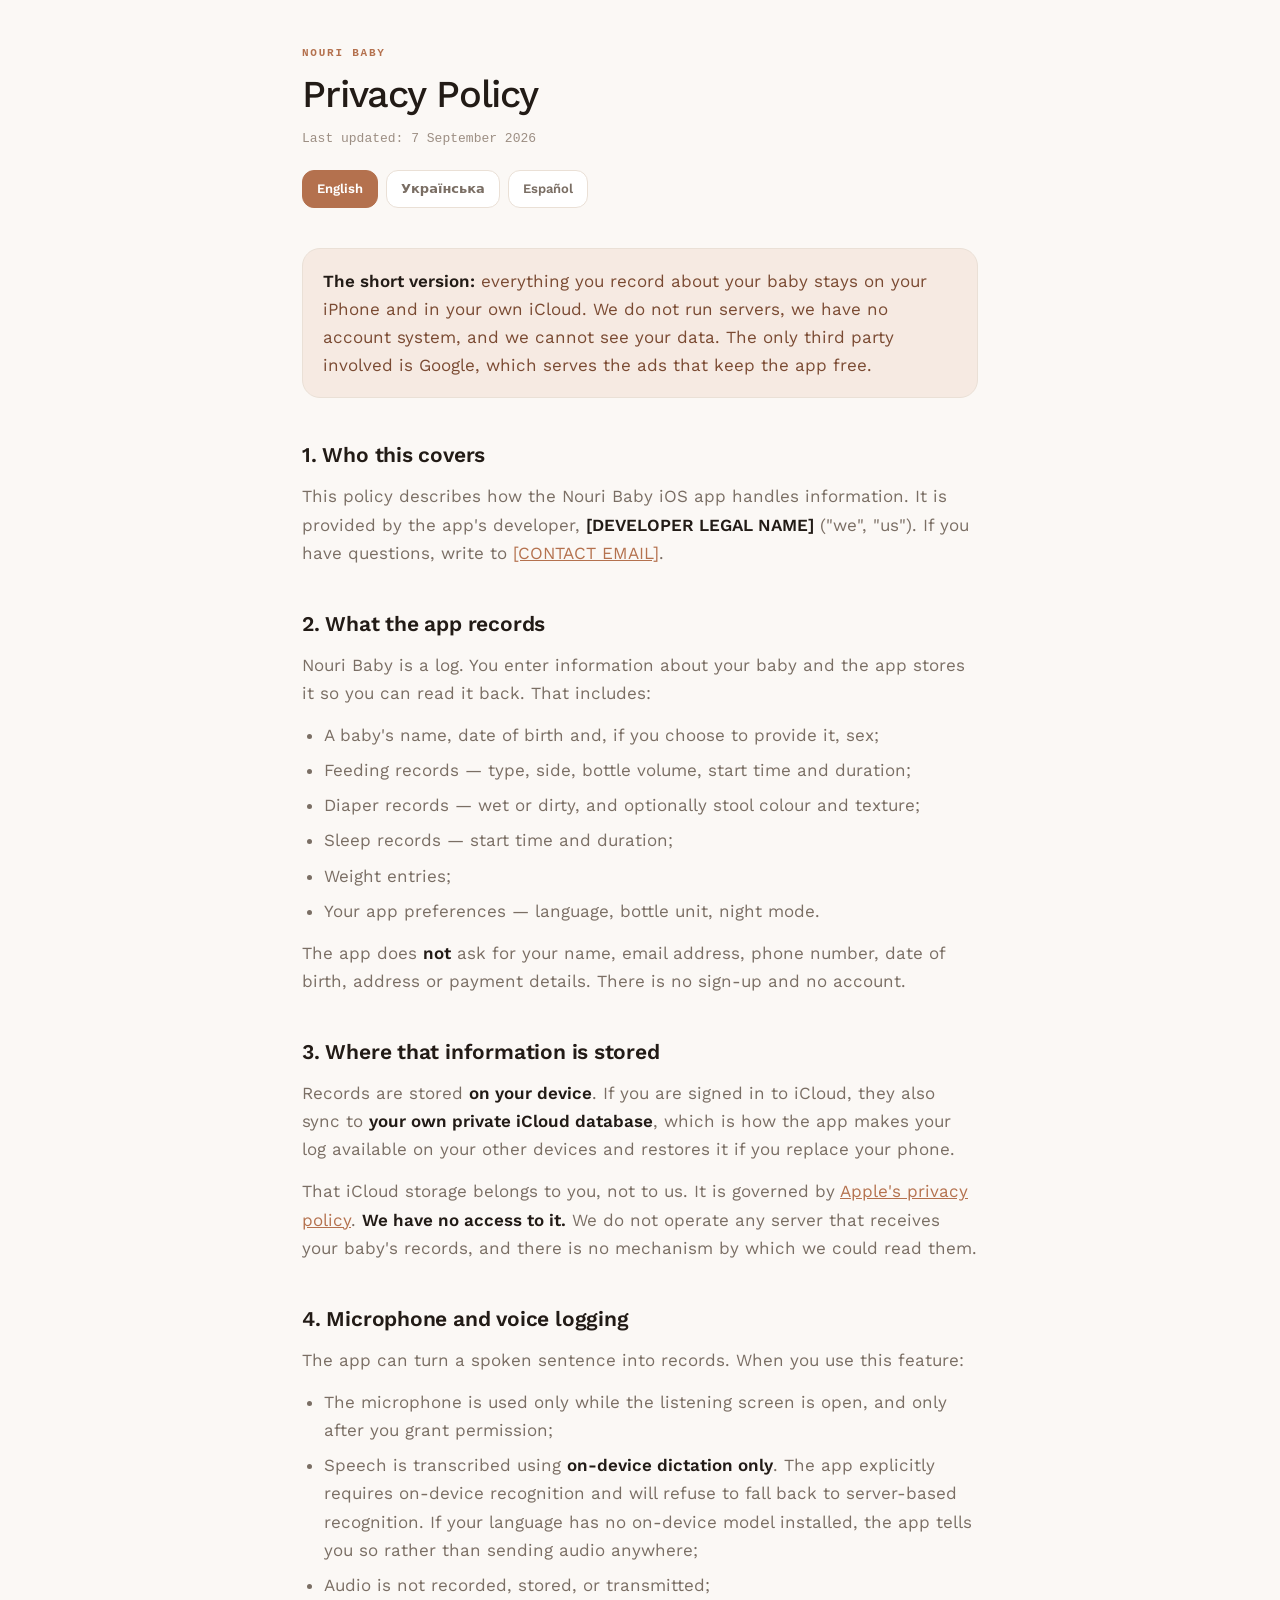
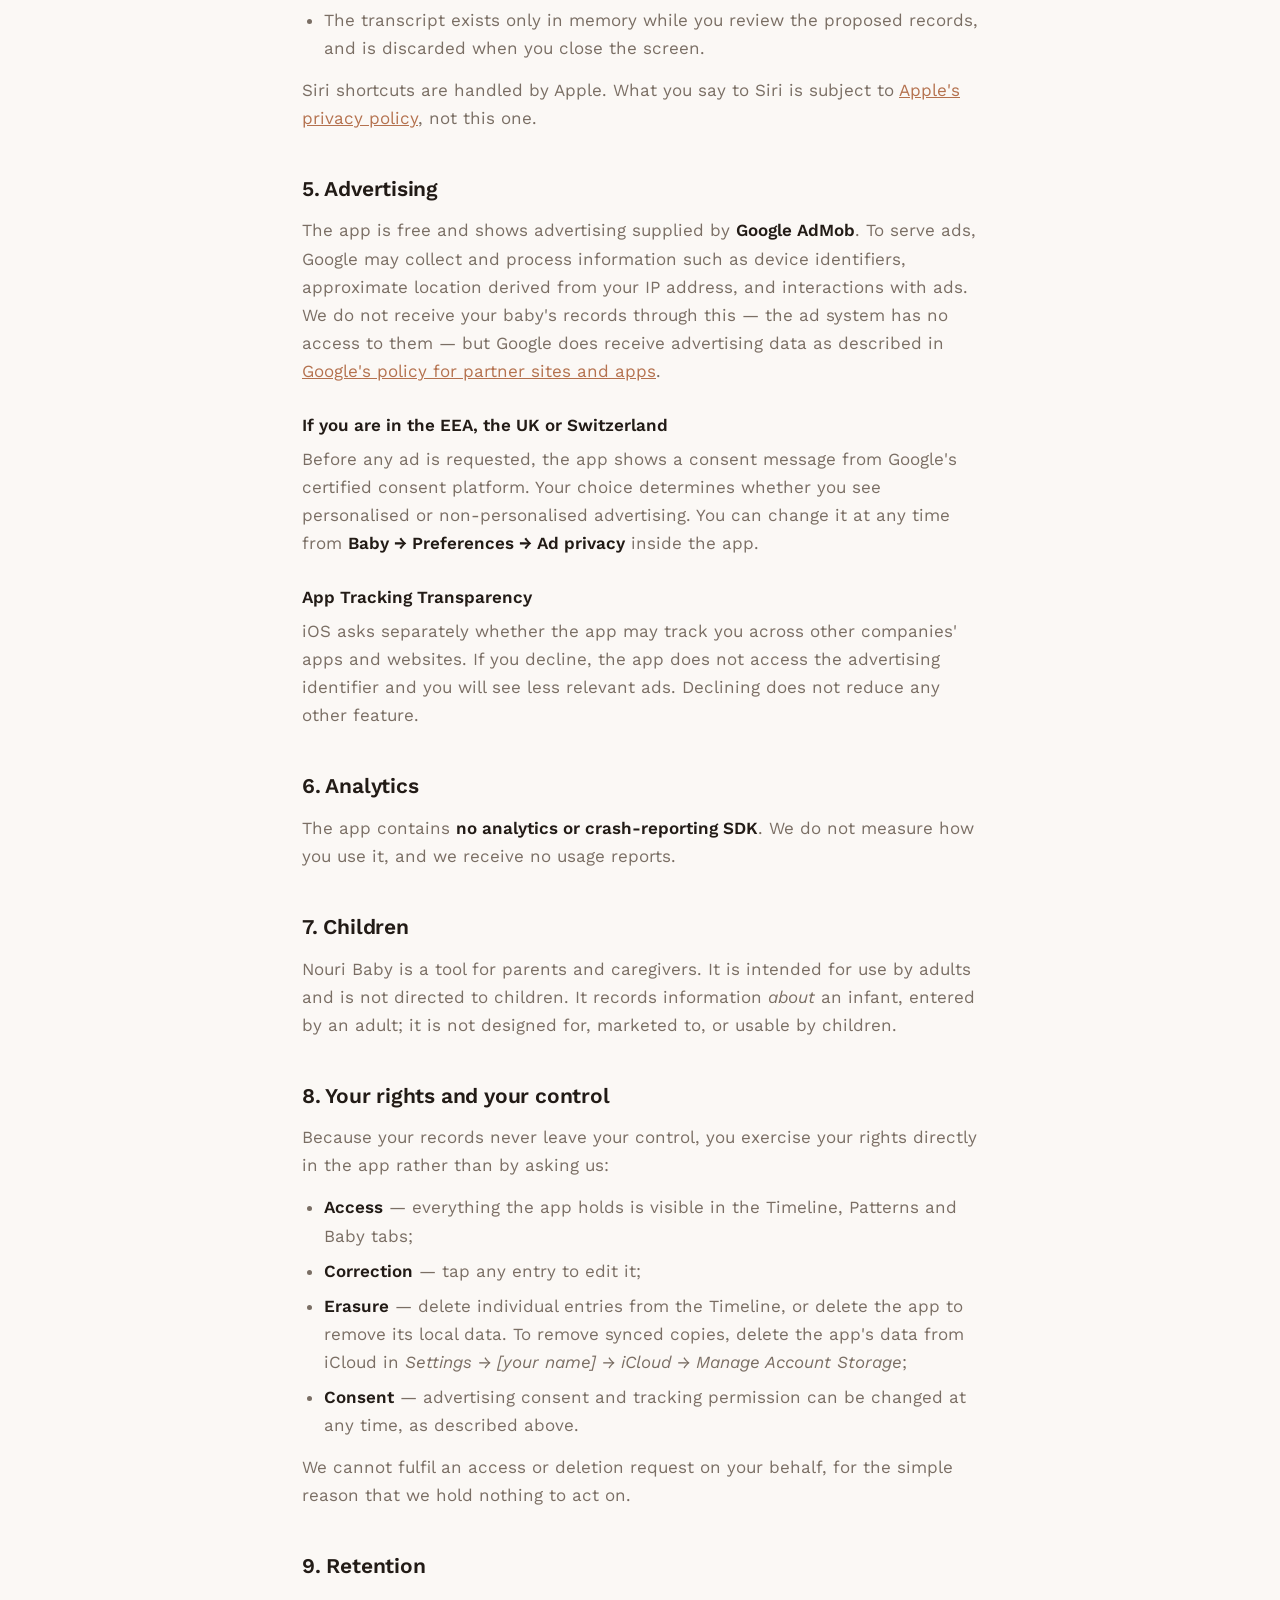
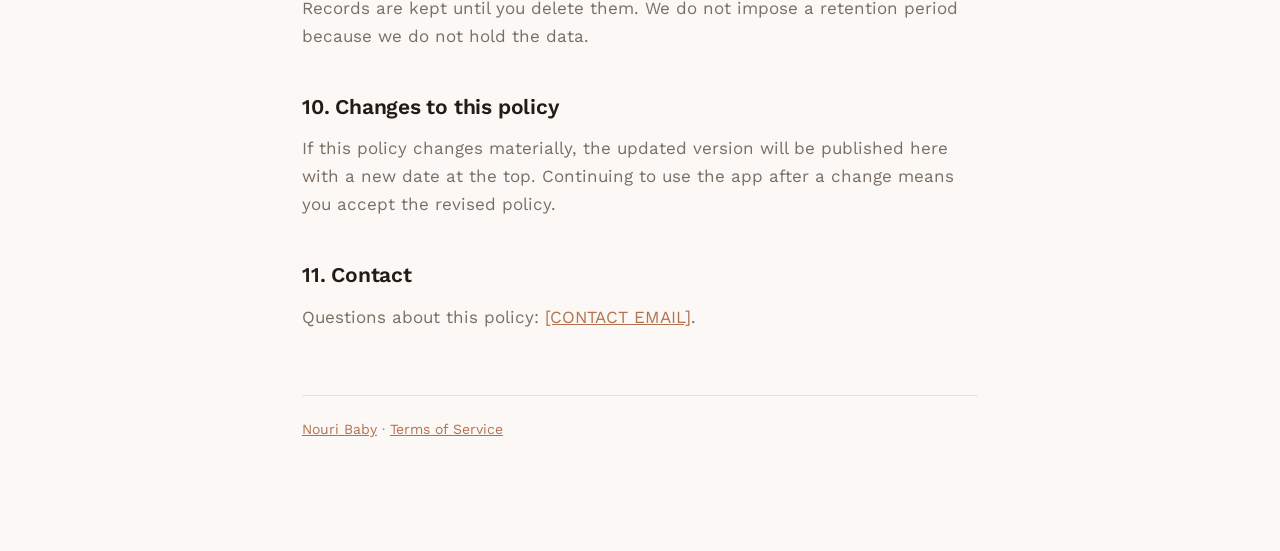
==== en/privacy.html @ 563bf5c7 "Add trilingual Privacy Policy and Terms of Service site Static site for GitHub Pages carrying the le" ====
<!doctype html>
<html lang="en">
<head>
<meta charset="utf-8">
<meta name="viewport" content="width=device-width, initial-scale=1">
<title>Privacy Policy — Nouri Baby</title>
<link rel="alternate" hreflang="en" href="../en/privacy.html">
<link rel="alternate" hreflang="uk" href="../uk/privacy.html">
<link rel="alternate" hreflang="es" href="../es/privacy.html">
<link rel="preconnect" href="https://fonts.googleapis.com">
<link rel="preconnect" href="https://fonts.gstatic.com" crossorigin>
<link href="https://fonts.googleapis.com/css2?family=Work+Sans:wght@400;500;600&display=swap" rel="stylesheet">
<link rel="stylesheet" href="../style.css">
</head>
<body>
<div class="wrap">
<header>
  <div class="eyebrow">Nouri Baby</div>
  <h1>Privacy Policy</h1>
  <p class="updated">Last updated: 7 September 2026</p>
  <nav class="langs">
    <a href="../en/privacy.html" aria-current="true">English</a>
    <a href="../uk/privacy.html">Українська</a>
    <a href="../es/privacy.html">Español</a>
  </nav>
</header>

<div class="note">
  <p><strong>The short version:</strong> everything you record about your baby stays on your iPhone and in your own iCloud. We do not run servers, we have no account system, and we cannot see your data. The only third party involved is Google, which serves the ads that keep the app free.</p>
</div>

<h2>1. Who this covers</h2>
<p>This policy describes how the Nouri Baby iOS app handles information. It is provided by the app's developer, <strong>[DEVELOPER LEGAL NAME]</strong> ("we", "us"). If you have questions, write to <a href="mailto:[CONTACT EMAIL]">[CONTACT EMAIL]</a>.</p>

<h2>2. What the app records</h2>
<p>Nouri Baby is a log. You enter information about your baby and the app stores it so you can read it back. That includes:</p>
<ul>
  <li>A baby's name, date of birth and, if you choose to provide it, sex;</li>
  <li>Feeding records — type, side, bottle volume, start time and duration;</li>
  <li>Diaper records — wet or dirty, and optionally stool colour and texture;</li>
  <li>Sleep records — start time and duration;</li>
  <li>Weight entries;</li>
  <li>Your app preferences — language, bottle unit, night mode.</li>
</ul>
<p>The app does <strong>not</strong> ask for your name, email address, phone number, date of birth, address or payment details. There is no sign-up and no account.</p>

<h2>3. Where that information is stored</h2>
<p>Records are stored <strong>on your device</strong>. If you are signed in to iCloud, they also sync to <strong>your own private iCloud database</strong>, which is how the app makes your log available on your other devices and restores it if you replace your phone.</p>
<p>That iCloud storage belongs to you, not to us. It is governed by <a href="https://www.apple.com/legal/privacy/">Apple's privacy policy</a>. <strong>We have no access to it.</strong> We do not operate any server that receives your baby's records, and there is no mechanism by which we could read them.</p>

<h2>4. Microphone and voice logging</h2>
<p>The app can turn a spoken sentence into records. When you use this feature:</p>
<ul>
  <li>The microphone is used only while the listening screen is open, and only after you grant permission;</li>
  <li>Speech is transcribed using <strong>on-device dictation only</strong>. The app explicitly requires on-device recognition and will refuse to fall back to server-based recognition. If your language has no on-device model installed, the app tells you so rather than sending audio anywhere;</li>
  <li>Audio is not recorded, stored, or transmitted;</li>
  <li>The transcript exists only in memory while you review the proposed records, and is discarded when you close the screen.</li>
</ul>
<p>Siri shortcuts are handled by Apple. What you say to Siri is subject to <a href="https://www.apple.com/legal/privacy/">Apple's privacy policy</a>, not this one.</p>

<h2>5. Advertising</h2>
<p>The app is free and shows advertising supplied by <strong>Google AdMob</strong>. To serve ads, Google may collect and process information such as device identifiers, approximate location derived from your IP address, and interactions with ads. We do not receive your baby's records through this — the ad system has no access to them — but Google does receive advertising data as described in <a href="https://policies.google.com/technologies/partner-sites">Google's policy for partner sites and apps</a>.</p>

<h3>If you are in the EEA, the UK or Switzerland</h3>
<p>Before any ad is requested, the app shows a consent message from Google's certified consent platform. Your choice determines whether you see personalised or non-personalised advertising. You can change it at any time from <strong>Baby → Preferences → Ad privacy</strong> inside the app.</p>

<h3>App Tracking Transparency</h3>
<p>iOS asks separately whether the app may track you across other companies' apps and websites. If you decline, the app does not access the advertising identifier and you will see less relevant ads. Declining does not reduce any other feature.</p>

<h2>6. Analytics</h2>
<p>The app contains <strong>no analytics or crash-reporting SDK</strong>. We do not measure how you use it, and we receive no usage reports.</p>

<h2>7. Children</h2>
<p>Nouri Baby is a tool for parents and caregivers. It is intended for use by adults and is not directed to children. It records information <em>about</em> an infant, entered by an adult; it is not designed for, marketed to, or usable by children.</p>

<h2>8. Your rights and your control</h2>
<p>Because your records never leave your control, you exercise your rights directly in the app rather than by asking us:</p>
<ul>
  <li><strong>Access</strong> — everything the app holds is visible in the Timeline, Patterns and Baby tabs;</li>
  <li><strong>Correction</strong> — tap any entry to edit it;</li>
  <li><strong>Erasure</strong> — delete individual entries from the Timeline, or delete the app to remove its local data. To remove synced copies, delete the app's data from iCloud in <em>Settings → [your name] → iCloud → Manage Account Storage</em>;</li>
  <li><strong>Consent</strong> — advertising consent and tracking permission can be changed at any time, as described above.</li>
</ul>
<p>We cannot fulfil an access or deletion request on your behalf, for the simple reason that we hold nothing to act on.</p>

<h2>9. Retention</h2>
<p>Records are kept until you delete them. We do not impose a retention period because we do not hold the data.</p>

<h2>10. Changes to this policy</h2>
<p>If this policy changes materially, the updated version will be published here with a new date at the top. Continuing to use the app after a change means you accept the revised policy.</p>

<h2>11. Contact</h2>
<p>Questions about this policy: <a href="mailto:[CONTACT EMAIL]">[CONTACT EMAIL]</a>.</p>

<footer>
  <p><a href="../index.html">Nouri Baby</a> · <a href="terms.html">Terms of Service</a></p>
</footer>
</div>
</body>
</html>
---- style.css ----
/* Nouri Baby — site styles.
   Tokens lifted from the app's NouriTheme so the site and the product read
   as one thing. */
:root {
  --bg: #FBF8F5;
  --card: #FFFFFF;
  --ink: #221B16;
  --mute: #7A6E64;
  --dim: #9C8E83;
  --line: #EAE0D6;
  --soft: #F6EAE2;
  --soft-ink: #7A4A32;
  --clay: #B4714E;
}
@media (prefers-color-scheme: dark) {
  :root {
    --bg: #17120F; --card: #211A15; --ink: #F6F1EC; --mute: #A29385;
    --dim: #8C7A6C; --line: #302620; --soft: #2A1E17; --soft-ink: #E3B393;
  }
}
* { box-sizing: border-box; }
html { -webkit-text-size-adjust: 100%; }
body {
  margin: 0;
  background: var(--bg);
  color: var(--ink);
  font-family: "Work Sans", -apple-system, BlinkMacSystemFont, system-ui, sans-serif;
  font-size: 17px;
  line-height: 1.65;
}
.wrap { max-width: 720px; margin: 0 auto; padding: 48px 22px 96px; }
header { margin-bottom: 40px; }
.eyebrow {
  font: 600 11px/1 ui-monospace, Menlo, monospace;
  letter-spacing: .16em; text-transform: uppercase; color: var(--clay);
}
h1 { font-size: 38px; line-height: 1.15; letter-spacing: -.03em; font-weight: 500; margin: 14px 0 0; }
h2 { font-size: 21px; letter-spacing: -.01em; font-weight: 600; margin: 40px 0 10px; }
h3 { font-size: 17px; font-weight: 600; margin: 26px 0 6px; }
p, li { color: var(--mute); }
p { margin: 0 0 14px; }
ul { margin: 0 0 14px; padding-left: 22px; }
li { margin-bottom: 7px; }
strong { color: var(--ink); font-weight: 600; }
a { color: var(--clay); }
a:hover { color: #8A5238; }
.updated { font: 500 13px/1.5 ui-monospace, Menlo, monospace; color: var(--dim); margin-top: 12px; }
.langs { display: flex; gap: 8px; flex-wrap: wrap; margin-top: 22px; }
.langs a {
  text-decoration: none; font-size: 13px; font-weight: 600;
  padding: 7px 14px; border-radius: 12px;
  background: var(--card); border: 1px solid var(--line); color: var(--mute);
}
.langs a[aria-current="true"] { background: var(--clay); border-color: var(--clay); color: #fff; }
.note {
  background: var(--soft); border: 1px solid var(--line);
  border-radius: 18px; padding: 18px 20px; margin: 22px 0;
}
.note p { color: var(--soft-ink); margin: 0; }
.cards { display: grid; gap: 12px; grid-template-columns: 1fr 1fr; margin-top: 28px; }
@media (max-width: 560px) { .cards { grid-template-columns: 1fr; } }
.cards a {
  display: block; text-decoration: none; padding: 20px;
  background: var(--card); border: 1px solid var(--line); border-radius: 22px;
}
.cards a span { display: block; color: var(--mute); font-size: 14px; margin-top: 4px; }
.cards a strong { font-size: 17px; }
footer { margin-top: 64px; padding-top: 22px; border-top: 1px solid var(--line); }
footer p { font-size: 14px; color: var(--dim); }
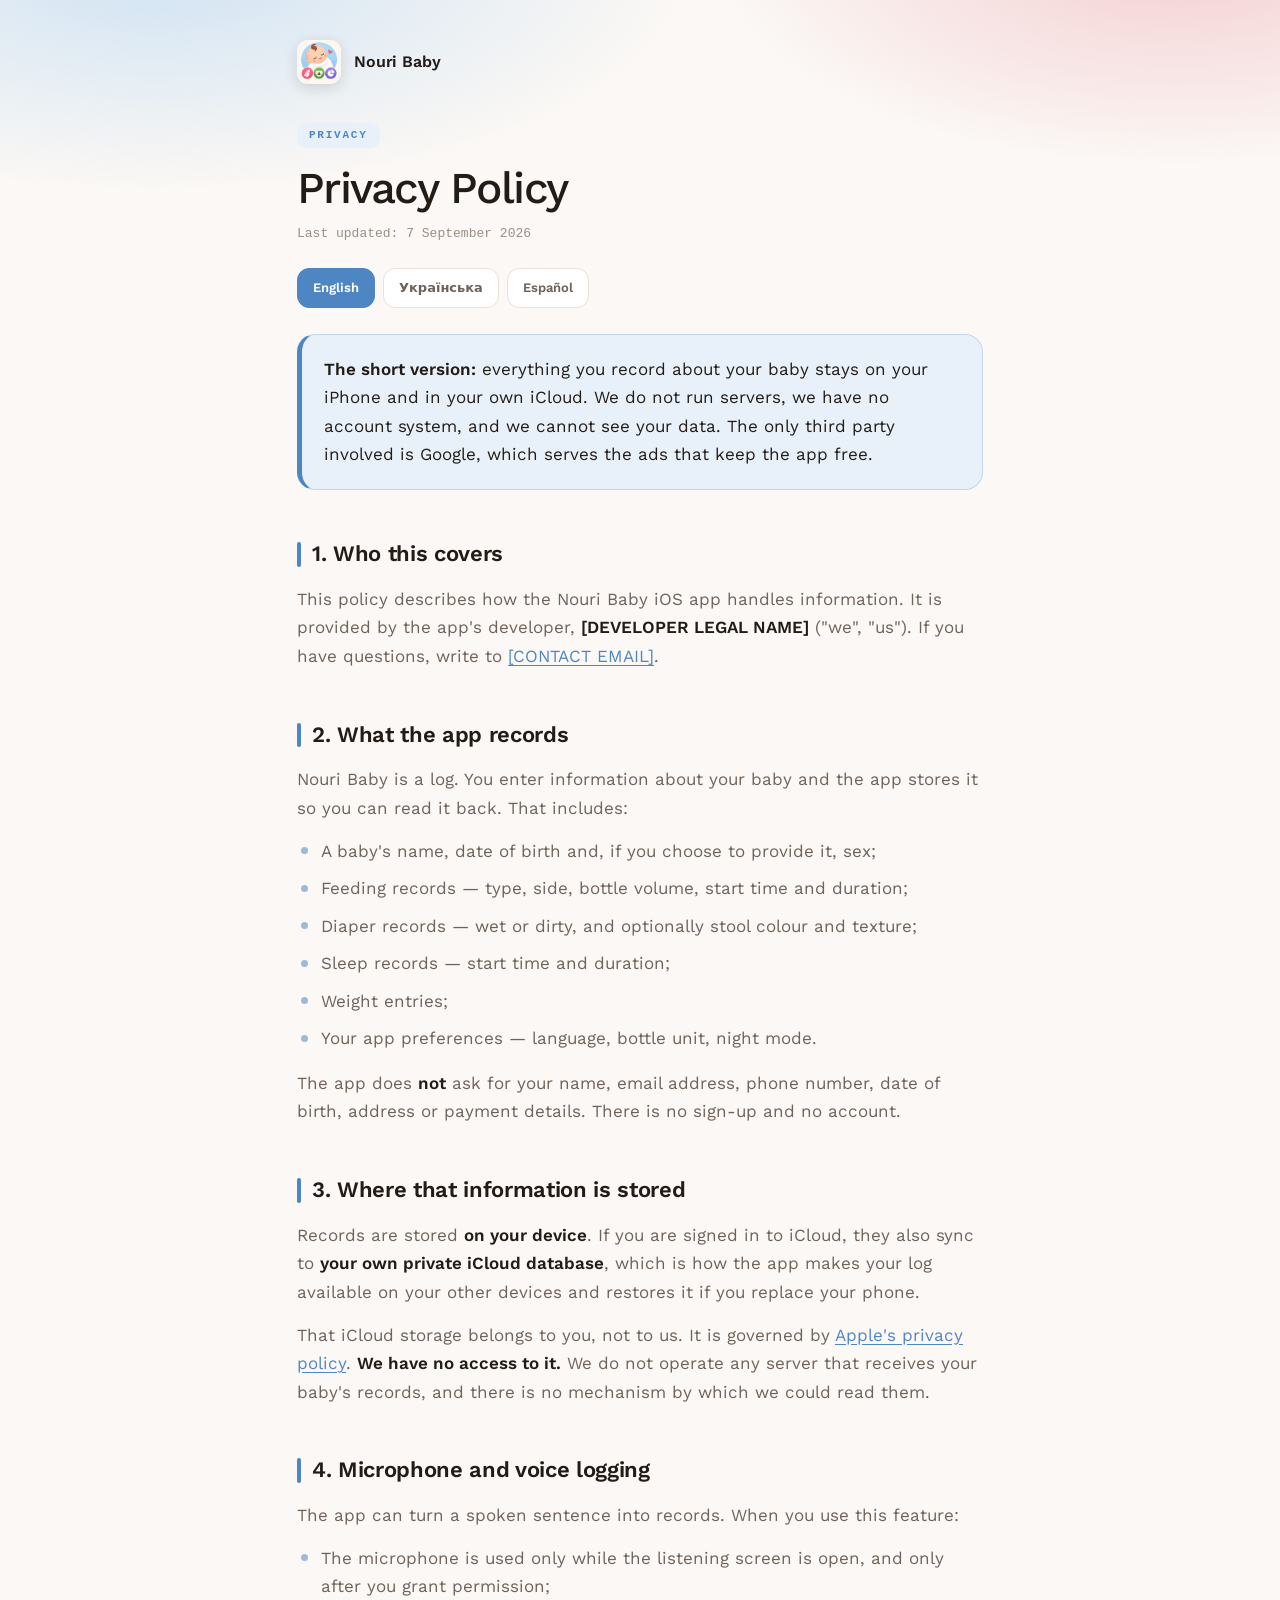
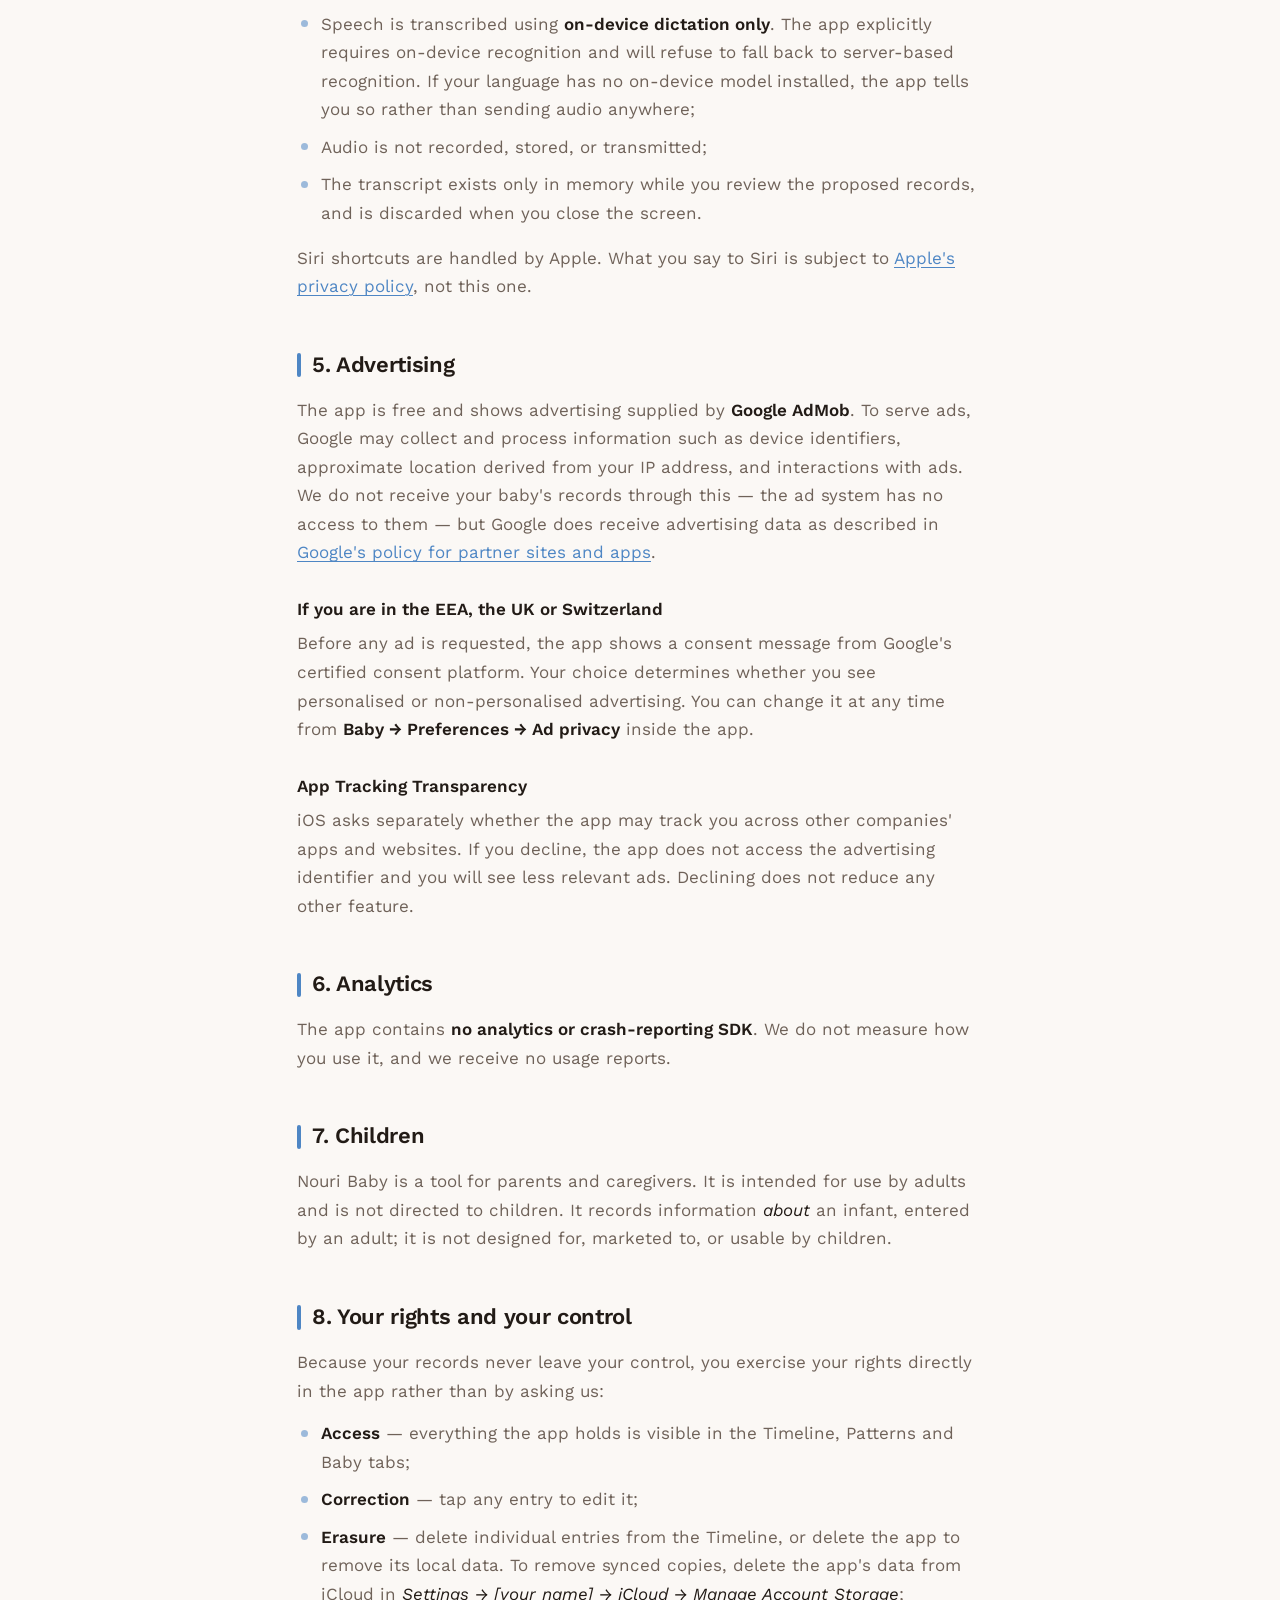
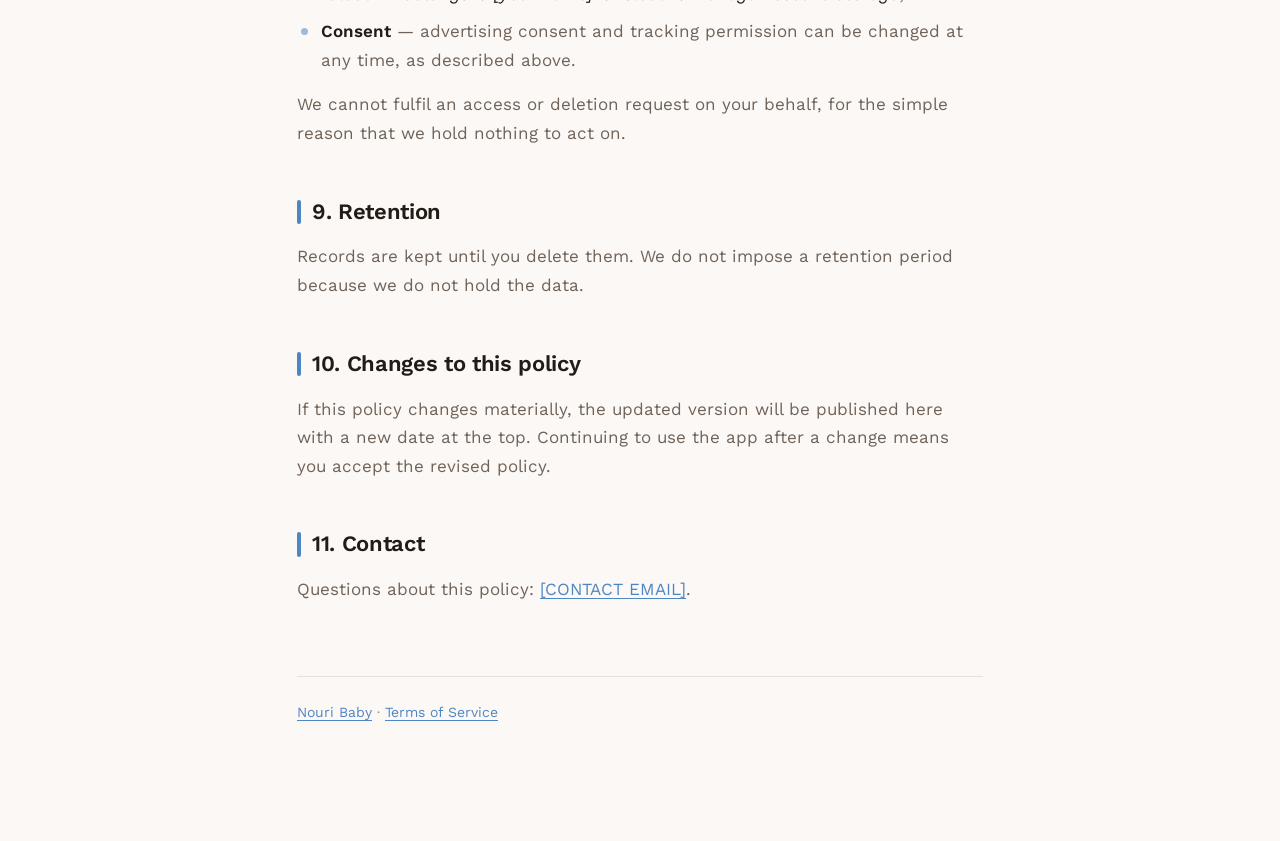
==== commit e099ab85: "Give the site a visual design drawn from the app icon The first pass was accurate but flat — plain t" ====
--- a/en/privacy.html
+++ b/en/privacy.html
@@ -1,5 +1,5 @@
 <!doctype html>
-<html lang="en">
+<html lang="en" data-doc="privacy">
 <head>
 <meta charset="utf-8">
 <meta name="viewport" content="width=device-width, initial-scale=1">
@@ -14,8 +14,13 @@
 </head>
 <body>
 <div class="wrap">
+<a class="brand" href="../index.html">
+  <img src="../icon.png" alt="">
+  <span>Nouri Baby</span>
+</a>
+
 <header>
-  <div class="eyebrow">Nouri Baby</div>
+  <div class="eyebrow">Privacy</div>
   <h1>Privacy Policy</h1>
   <p class="updated">Last updated: 7 September 2026</p>
   <nav class="langs">
--- a/style.css
+++ b/style.css
@@ -1,69 +1,166 @@
 /* Nouri Baby — site styles.
-   Tokens lifted from the app's NouriTheme so the site and the product read
-   as one thing. */
+   Surfaces and ink come from the app's NouriTheme; the accent hues are
+   sampled from the app icon (bottle pink, diaper green, chart purple, the
+   blue halo), so the site, the icon and the product share one palette. */
 :root {
   --bg: #FBF8F5;
   --card: #FFFFFF;
   --ink: #221B16;
-  --mute: #7A6E64;
+  --mute: #6F6259;
   --dim: #9C8E83;
   --line: #EAE0D6;
   --soft: #F6EAE2;
   --soft-ink: #7A4A32;
+
   --clay: #B4714E;
+  --clay-deep: #8A5238;
+  --rose: #E4576F;
+  --green: #5F9E5E;
+  --purple: #8B7BD8;
+  --sky: #9FCBF2;
+
+  --accent: var(--clay);
+  --accent-soft: #F6EAE2;
+
+  --shadow: 0 18px 44px rgba(34, 27, 22, .10);
+  --radius: 22px;
 }
+[data-doc="privacy"] { --accent: #4E86C4; --accent-soft: #E8F1FA; }
+[data-doc="terms"]   { --accent: #7C6BCB; --accent-soft: #EFECFA; }
+
 @media (prefers-color-scheme: dark) {
   :root {
-    --bg: #17120F; --card: #211A15; --ink: #F6F1EC; --mute: #A29385;
+    --bg: #17120F; --card: #211A15; --ink: #F6F1EC; --mute: #B3A395;
     --dim: #8C7A6C; --line: #302620; --soft: #2A1E17; --soft-ink: #E3B393;
+    --shadow: 0 18px 44px rgba(0, 0, 0, .40);
   }
+  [data-doc="privacy"] { --accent: #7FB0E6; --accent-soft: #1B242E; }
+  [data-doc="terms"]   { --accent: #A697EA; --accent-soft: #221E2E; }
 }
+
 * { box-sizing: border-box; }
-html { -webkit-text-size-adjust: 100%; }
+html { -webkit-text-size-adjust: 100%; scroll-behavior: smooth; }
 body {
   margin: 0;
   background: var(--bg);
   color: var(--ink);
   font-family: "Work Sans", -apple-system, BlinkMacSystemFont, system-ui, sans-serif;
   font-size: 17px;
-  line-height: 1.65;
+  line-height: 1.68;
 }
-.wrap { max-width: 720px; margin: 0 auto; padding: 48px 22px 96px; }
-header { margin-bottom: 40px; }
+
+/* A soft wash of the icon's hues behind the top of every page. */
+body::before {
+  content: "";
+  position: fixed; inset: 0 0 auto 0; height: 420px; z-index: -1;
+  background:
+    radial-gradient(760px 320px at 12% -8%, color-mix(in srgb, var(--sky) 46%, transparent), transparent 70%),
+    radial-gradient(640px 300px at 92% -12%, color-mix(in srgb, var(--rose) 26%, transparent), transparent 72%);
+  pointer-events: none;
+}
+@media (prefers-color-scheme: dark) { body::before { opacity: .30; } }
+
+.wrap { max-width: 730px; margin: 0 auto; padding: 40px 22px 110px; }
+
+/* ── Header ──────────────────────────────────────────────────────── */
+.brand { display: flex; align-items: center; gap: 13px; margin-bottom: 34px; text-decoration: none; }
+.brand img { width: 44px; height: 44px; border-radius: 11px; box-shadow: 0 4px 14px rgba(34,27,22,.14); }
+.brand span { font-weight: 600; font-size: 16px; color: var(--ink); letter-spacing: -.01em; }
+
 .eyebrow {
+  display: inline-block;
   font: 600 11px/1 ui-monospace, Menlo, monospace;
-  letter-spacing: .16em; text-transform: uppercase; color: var(--clay);
+  letter-spacing: .16em; text-transform: uppercase; color: var(--accent);
+  background: var(--accent-soft);
+  padding: 7px 12px; border-radius: 9px;
 }
-h1 { font-size: 38px; line-height: 1.15; letter-spacing: -.03em; font-weight: 500; margin: 14px 0 0; }
-h2 { font-size: 21px; letter-spacing: -.01em; font-weight: 600; margin: 40px 0 10px; }
-h3 { font-size: 17px; font-weight: 600; margin: 26px 0 6px; }
+h1 {
+  font-size: clamp(34px, 7vw, 44px); line-height: 1.1;
+  letter-spacing: -.035em; font-weight: 500; margin: 16px 0 0;
+}
+.updated { font: 500 13px/1.5 ui-monospace, Menlo, monospace; color: var(--dim); margin-top: 12px; }
+
+/* ── Hero (landing only) ─────────────────────────────────────────── */
+.hero { text-align: center; padding: 22px 0 8px; }
+.hero img {
+  width: 108px; height: 108px; border-radius: 25px;
+  box-shadow: var(--shadow); margin-bottom: 8px;
+}
+.hero p { max-width: 460px; margin: 16px auto 0; font-size: 18px; }
+.pills { display: flex; gap: 8px; justify-content: center; flex-wrap: wrap; margin-top: 22px; }
+.pill {
+  font-size: 13px; font-weight: 600; padding: 8px 15px; border-radius: 99px;
+  background: var(--card); border: 1px solid var(--line); color: var(--mute);
+}
+.pill i { font-style: normal; margin-right: 7px; }
+
+/* ── Language switcher ───────────────────────────────────────────── */
+.langs { display: flex; gap: 8px; flex-wrap: wrap; margin-top: 24px; }
+.langs a {
+  text-decoration: none; font-size: 13px; font-weight: 600;
+  padding: 8px 15px; border-radius: 12px;
+  background: var(--card); border: 1px solid var(--line); color: var(--mute);
+  transition: transform .12s ease, border-color .12s ease;
+}
+.langs a:hover { transform: translateY(-1px); border-color: var(--accent); }
+.langs a[aria-current="true"] {
+  background: var(--accent); border-color: var(--accent); color: #fff;
+}
+
+/* ── Body copy ───────────────────────────────────────────────────── */
+h2 {
+  font-size: 22px; letter-spacing: -.015em; font-weight: 600;
+  margin: 46px 0 12px; padding-left: 15px; position: relative;
+}
+h2::before {
+  content: ""; position: absolute; left: 0; top: .28em; bottom: .28em;
+  width: 4px; border-radius: 3px; background: var(--accent);
+}
+h3 { font-size: 17px; font-weight: 600; margin: 28px 0 6px; color: var(--ink); }
 p, li { color: var(--mute); }
 p { margin: 0 0 14px; }
-ul { margin: 0 0 14px; padding-left: 22px; }
-li { margin-bottom: 7px; }
+ul { margin: 0 0 16px; padding-left: 0; list-style: none; }
+li { margin-bottom: 9px; padding-left: 24px; position: relative; }
+li::before {
+  content: ""; position: absolute; left: 4px; top: .62em;
+  width: 7px; height: 7px; border-radius: 99px; background: var(--accent); opacity: .55;
+}
 strong { color: var(--ink); font-weight: 600; }
-a { color: var(--clay); }
-a:hover { color: #8A5238; }
-.updated { font: 500 13px/1.5 ui-monospace, Menlo, monospace; color: var(--dim); margin-top: 12px; }
-.langs { display: flex; gap: 8px; flex-wrap: wrap; margin-top: 22px; }
-.langs a {
-  text-decoration: none; font-size: 13px; font-weight: 600;
-  padding: 7px 14px; border-radius: 12px;
-  background: var(--card); border: 1px solid var(--line); color: var(--mute);
+a { color: var(--accent); text-underline-offset: 3px; }
+a:hover { color: var(--clay-deep); }
+em { color: var(--ink); font-style: italic; }
+
+/* ── Callout ─────────────────────────────────────────────────────── */
+.note {
+  background: var(--accent-soft);
+  border: 1px solid color-mix(in srgb, var(--accent) 24%, transparent);
+  border-left: 5px solid var(--accent);
+  border-radius: 18px; padding: 20px 22px; margin: 26px 0 8px;
 }
-.langs a[aria-current="true"] { background: var(--clay); border-color: var(--clay); color: #fff; }
-.note {
-  background: var(--soft); border: 1px solid var(--line);
-  border-radius: 18px; padding: 18px 20px; margin: 22px 0;
-}
-.note p { color: var(--soft-ink); margin: 0; }
-.cards { display: grid; gap: 12px; grid-template-columns: 1fr 1fr; margin-top: 28px; }
+.note p { color: var(--ink); margin: 0; }
+
+/* ── Cards ───────────────────────────────────────────────────────── */
+.cards { display: grid; gap: 12px; grid-template-columns: 1fr 1fr; margin-top: 16px; }
 @media (max-width: 560px) { .cards { grid-template-columns: 1fr; } }
 .cards a {
-  display: block; text-decoration: none; padding: 20px;
-  background: var(--card); border: 1px solid var(--line); border-radius: 22px;
+  display: block; text-decoration: none; padding: 22px;
+  background: var(--card); border: 1px solid var(--line);
+  border-radius: var(--radius); border-top: 4px solid var(--dot, var(--clay));
+  transition: transform .14s ease, box-shadow .14s ease;
 }
-.cards a span { display: block; color: var(--mute); font-size: 14px; margin-top: 4px; }
-.cards a strong { font-size: 17px; }
-footer { margin-top: 64px; padding-top: 22px; border-top: 1px solid var(--line); }
-footer p { font-size: 14px; color: var(--dim); }
+.cards a:hover { transform: translateY(-3px); box-shadow: var(--shadow); }
+.cards a strong { font-size: 17px; display: block; }
+.cards a span { display: block; color: var(--mute); font-size: 14px; margin-top: 5px; line-height: 1.5; }
+.cards .privacy { --dot: #4E86C4; }
+.cards .terms { --dot: #7C6BCB; }
+
+.lang-head { display: flex; align-items: center; gap: 10px; margin: 42px 0 4px; }
+.lang-head h2 { margin: 0; padding: 0; font-size: 19px; }
+.lang-head h2::before { display: none; }
+.lang-head .flag {
+  width: 26px; height: 26px; border-radius: 99px; flex: none;
+  display: grid; place-items: center; font-size: 12px; font-weight: 700; color: #fff;
+}
+
+footer { margin-top: 72px; padding-top: 24px; border-top: 1px solid var(--line); }
+footer p { font-size: 14px; color: var(--dim); margin-bottom: 8px; }
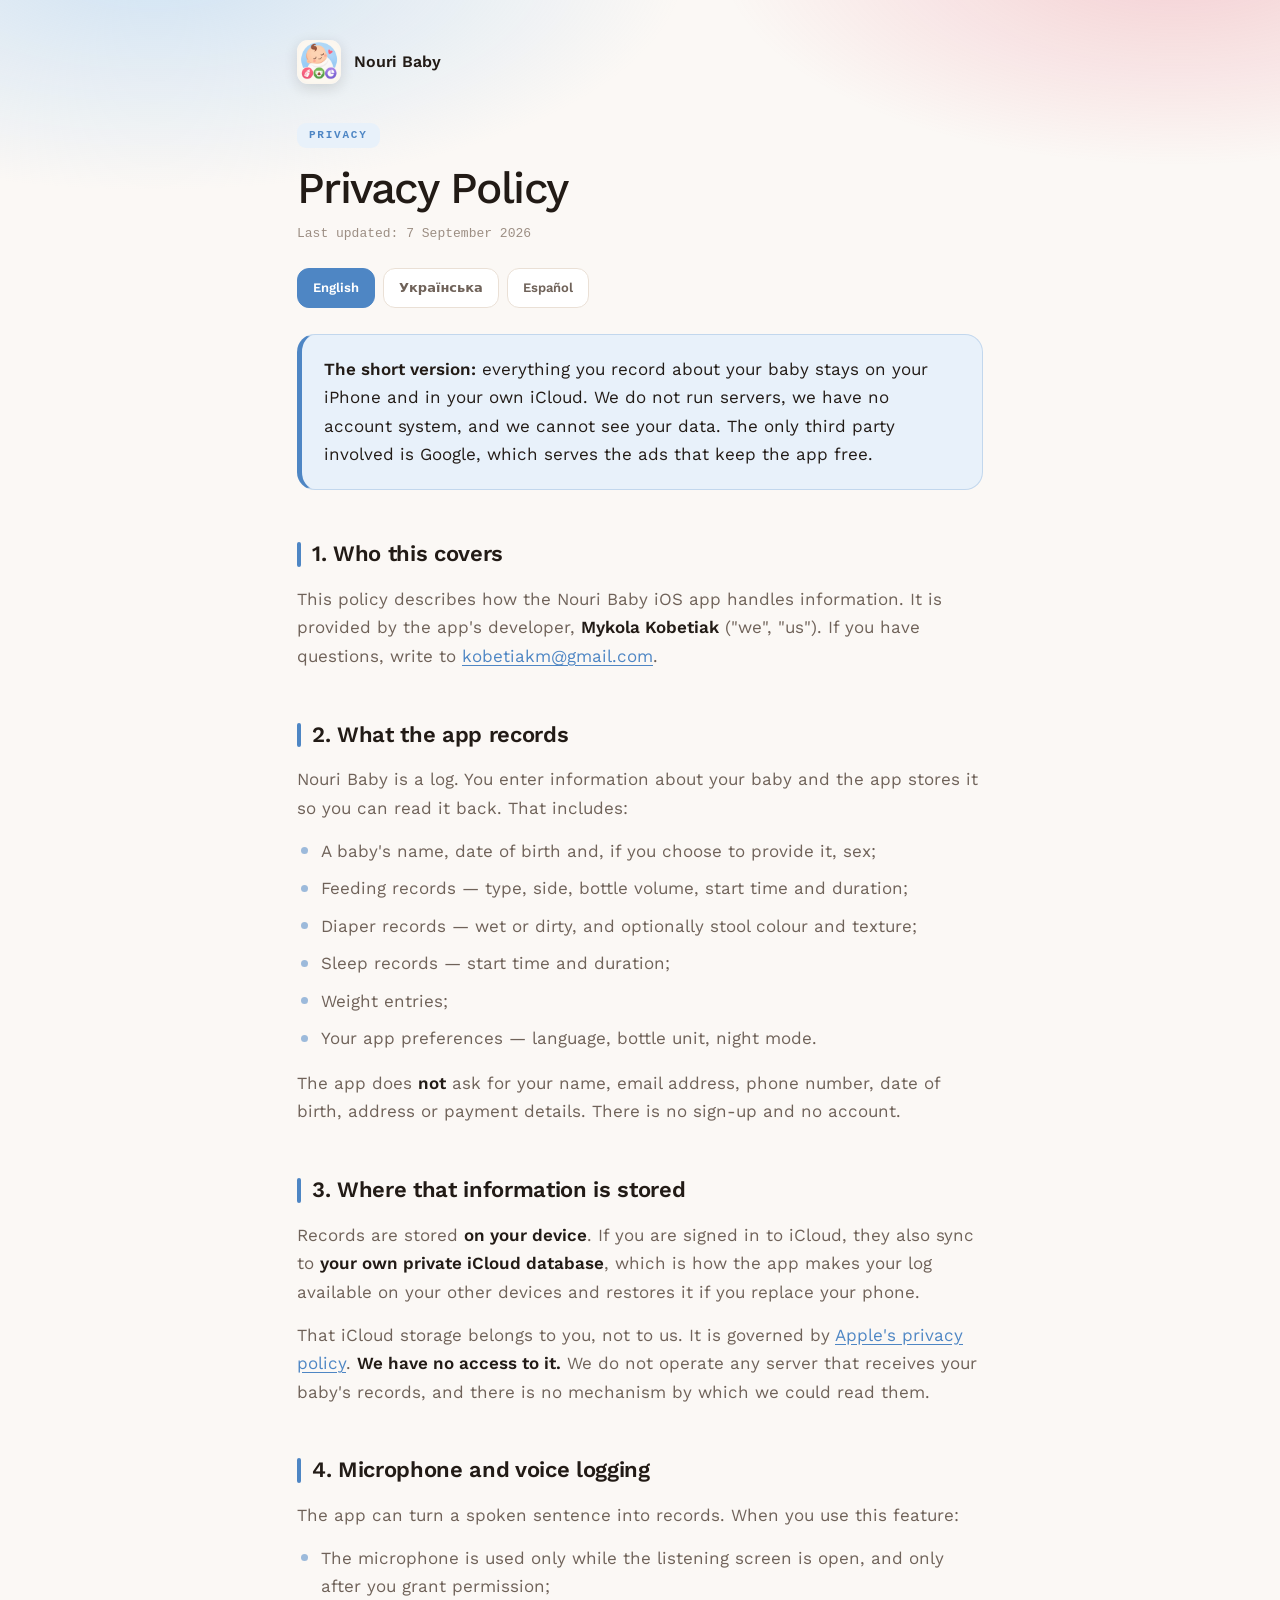
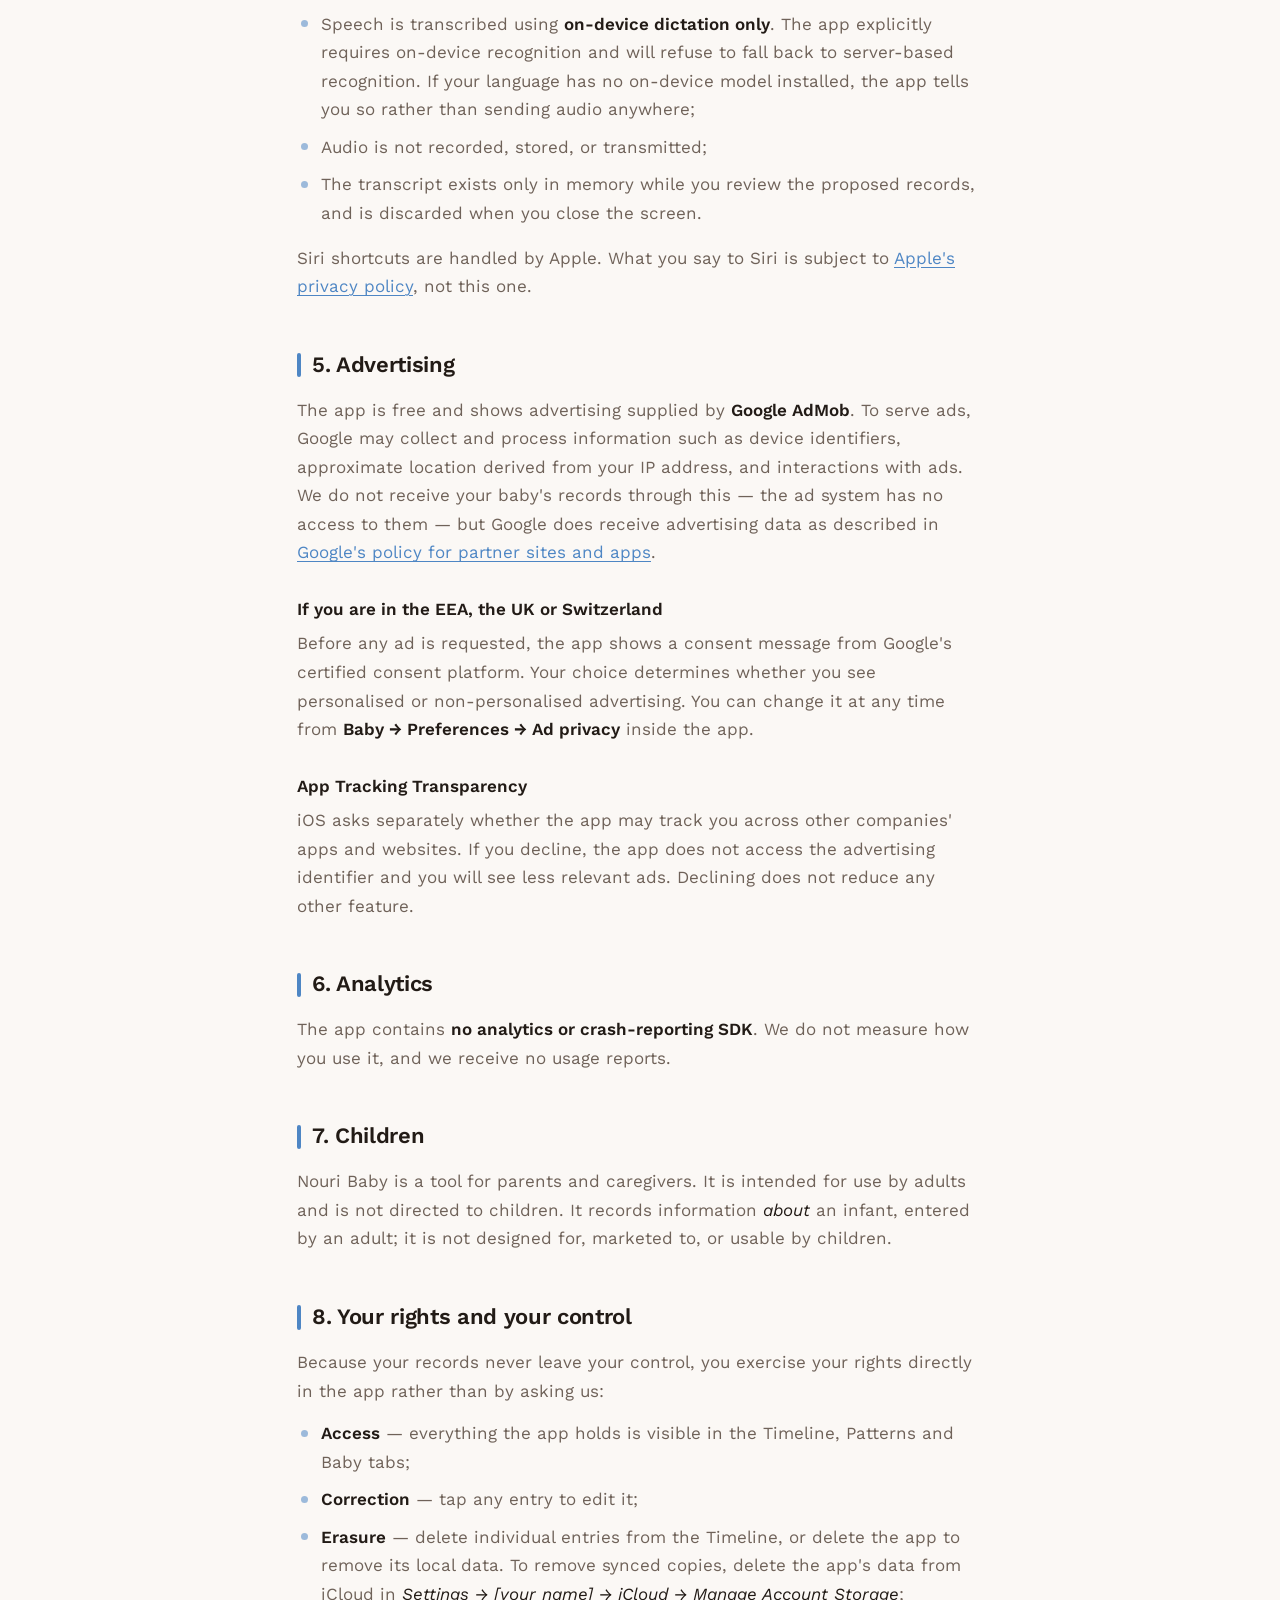
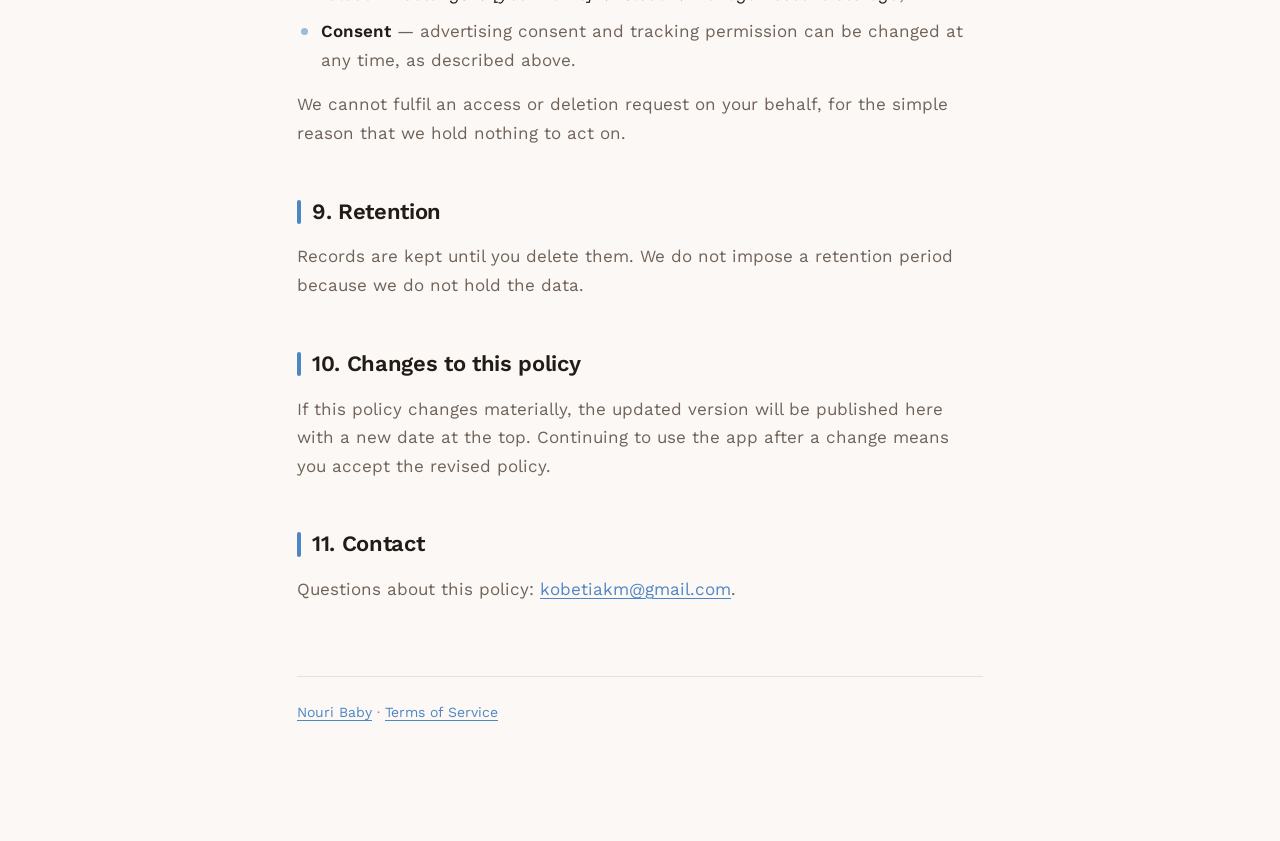
==== commit 0d663f8d: "Fill in developer name, contact address and governing law Developer is Mykola Kobetiak, contact kobe" ====
--- a/en/privacy.html
+++ b/en/privacy.html
@@ -35,7 +35,7 @@
 </div>
 
 <h2>1. Who this covers</h2>
-<p>This policy describes how the Nouri Baby iOS app handles information. It is provided by the app's developer, <strong>[DEVELOPER LEGAL NAME]</strong> ("we", "us"). If you have questions, write to <a href="mailto:[CONTACT EMAIL]">[CONTACT EMAIL]</a>.</p>
+<p>This policy describes how the Nouri Baby iOS app handles information. It is provided by the app's developer, <strong>Mykola Kobetiak</strong> ("we", "us"). If you have questions, write to <a href="mailto:kobetiakm@gmail.com">kobetiakm@gmail.com</a>.</p>
 
 <h2>2. What the app records</h2>
 <p>Nouri Baby is a log. You enter information about your baby and the app stores it so you can read it back. That includes:</p>
@@ -95,7 +95,7 @@
 <p>If this policy changes materially, the updated version will be published here with a new date at the top. Continuing to use the app after a change means you accept the revised policy.</p>
 
 <h2>11. Contact</h2>
-<p>Questions about this policy: <a href="mailto:[CONTACT EMAIL]">[CONTACT EMAIL]</a>.</p>
+<p>Questions about this policy: <a href="mailto:kobetiakm@gmail.com">kobetiakm@gmail.com</a>.</p>
 
 <footer>
   <p><a href="../index.html">Nouri Baby</a> · <a href="terms.html">Terms of Service</a></p>
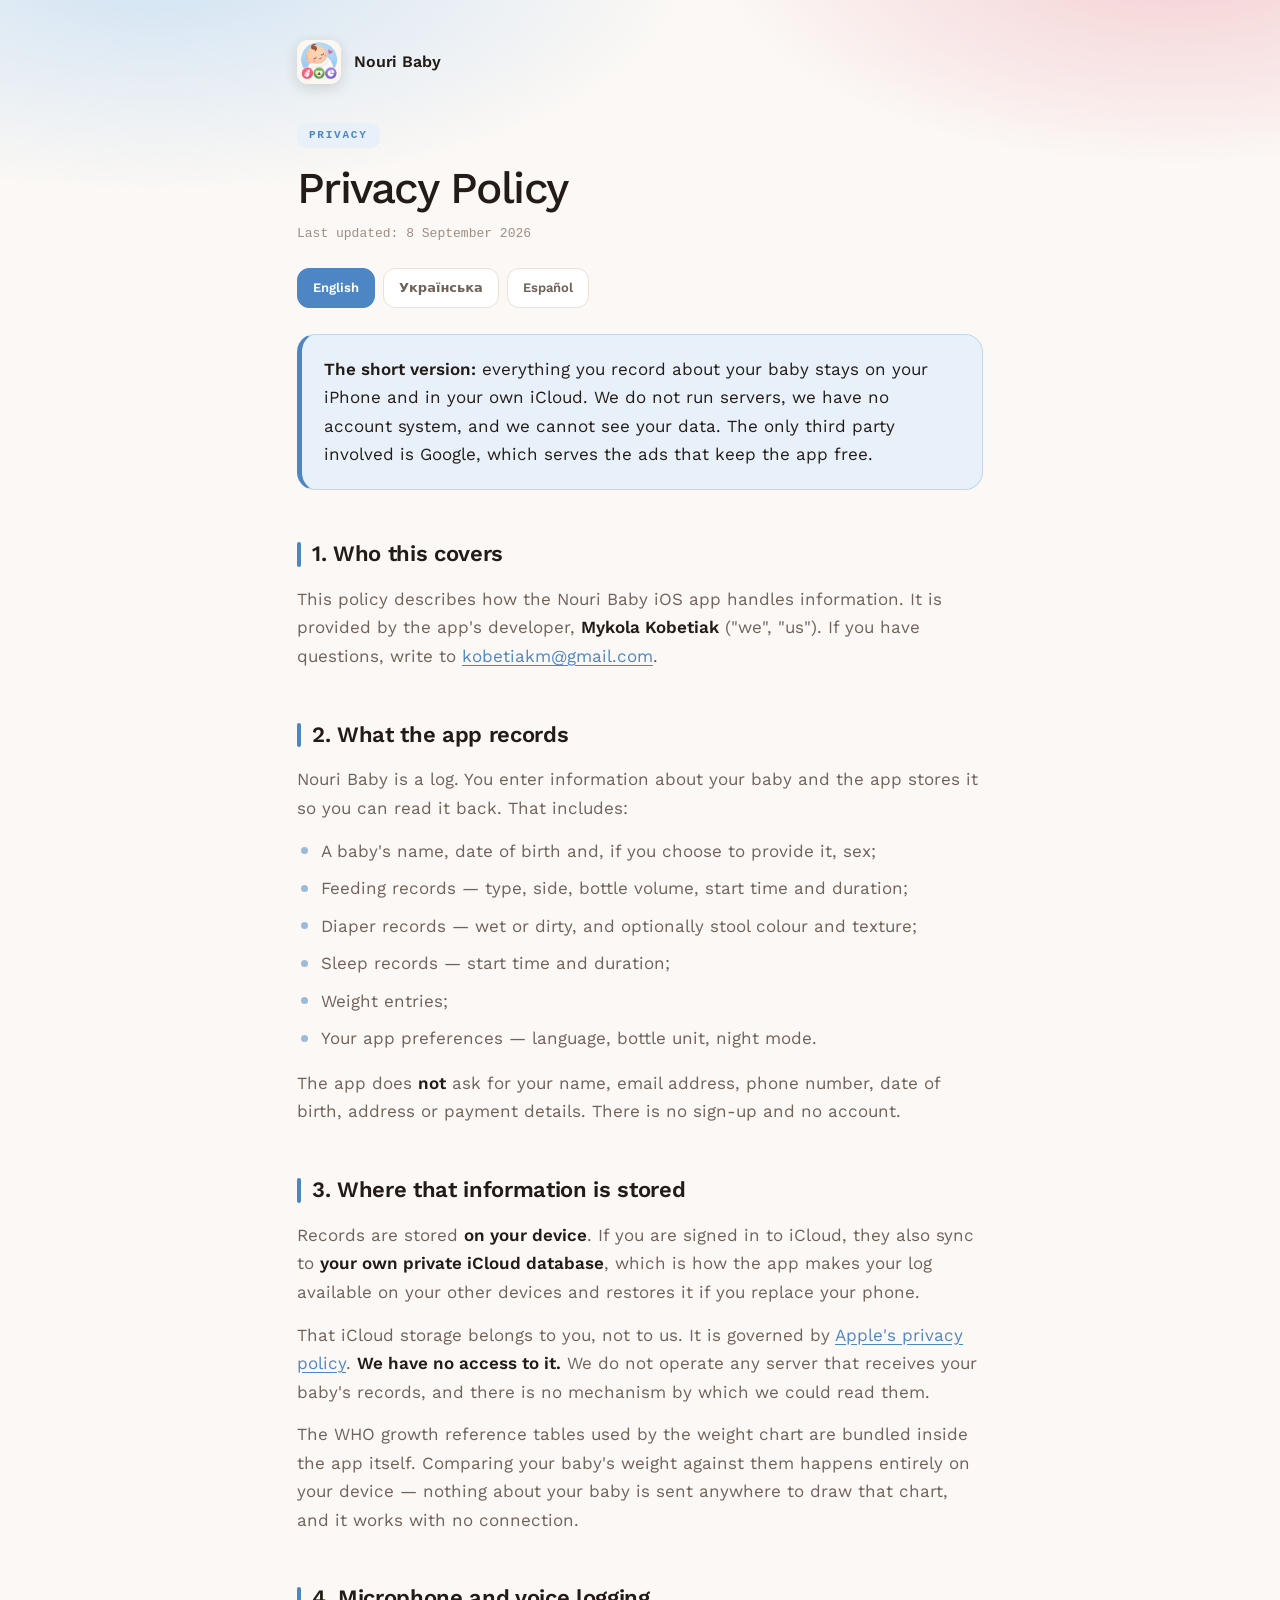
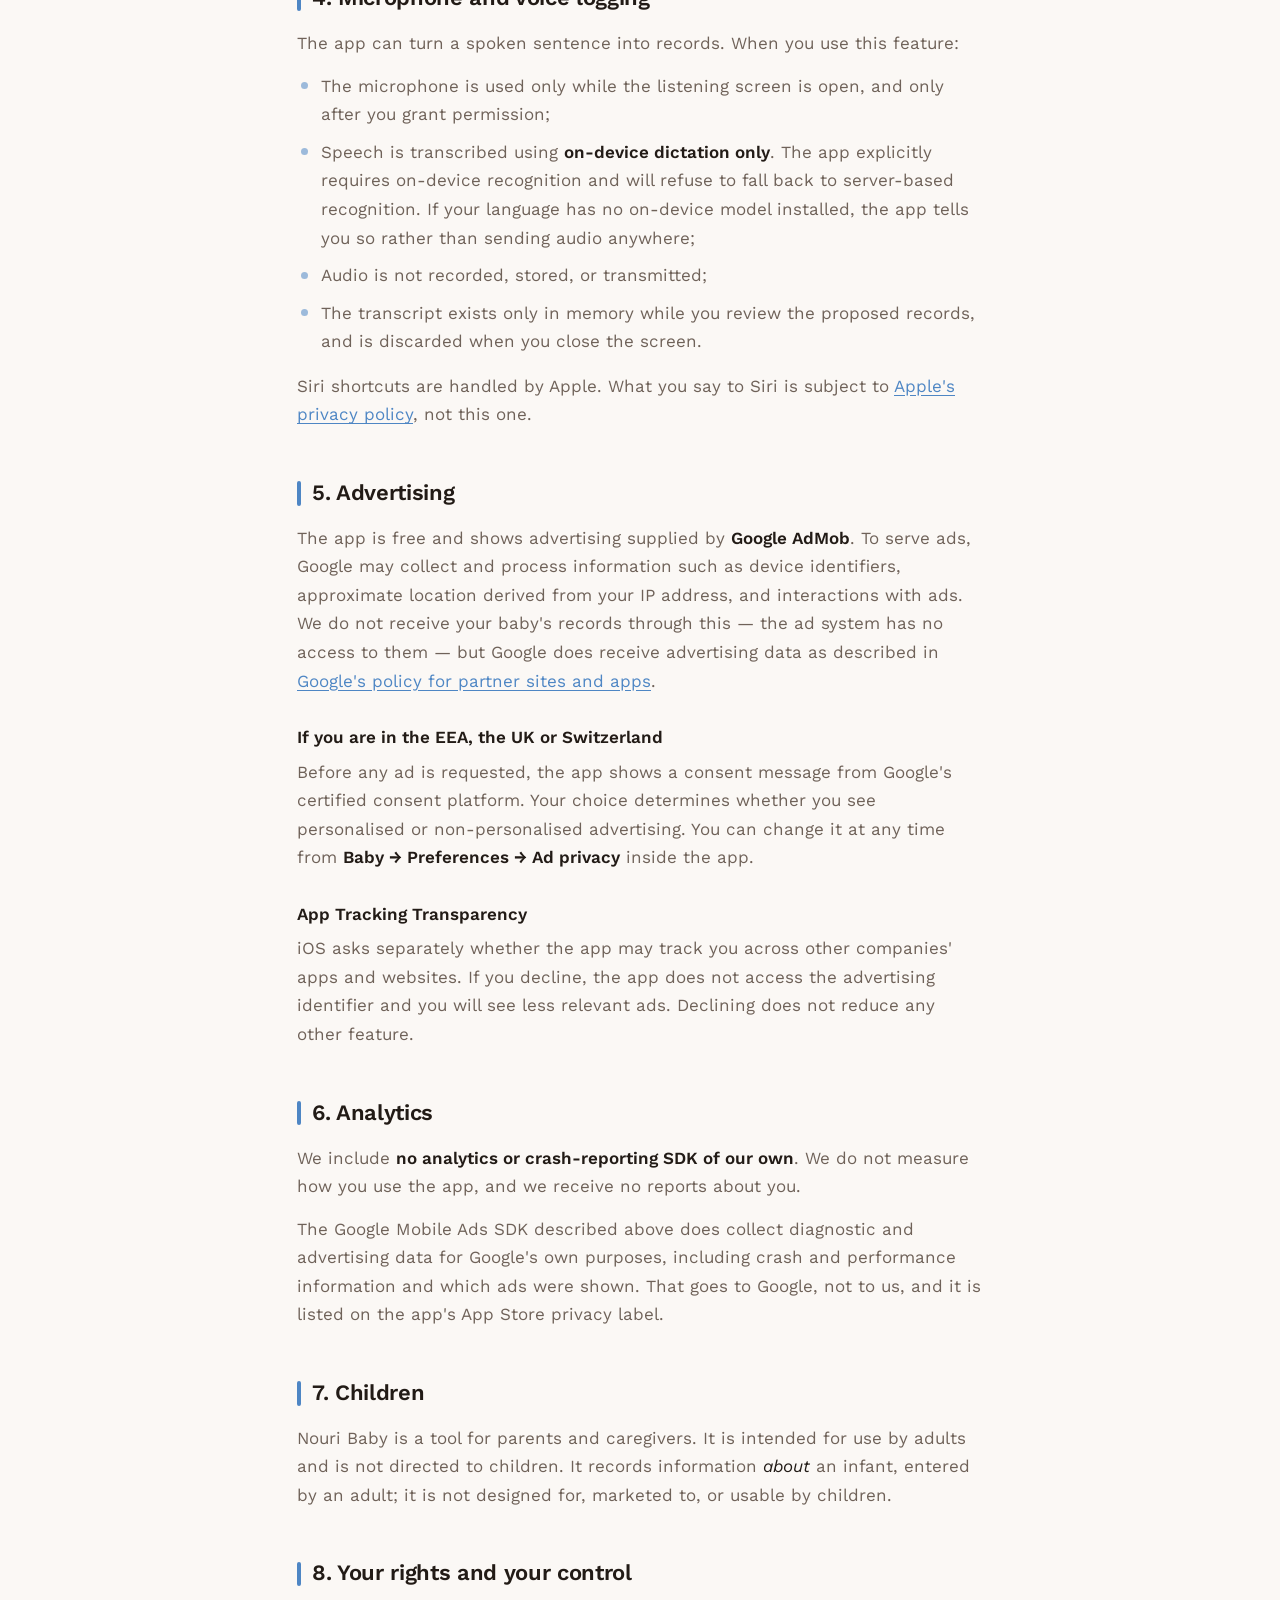
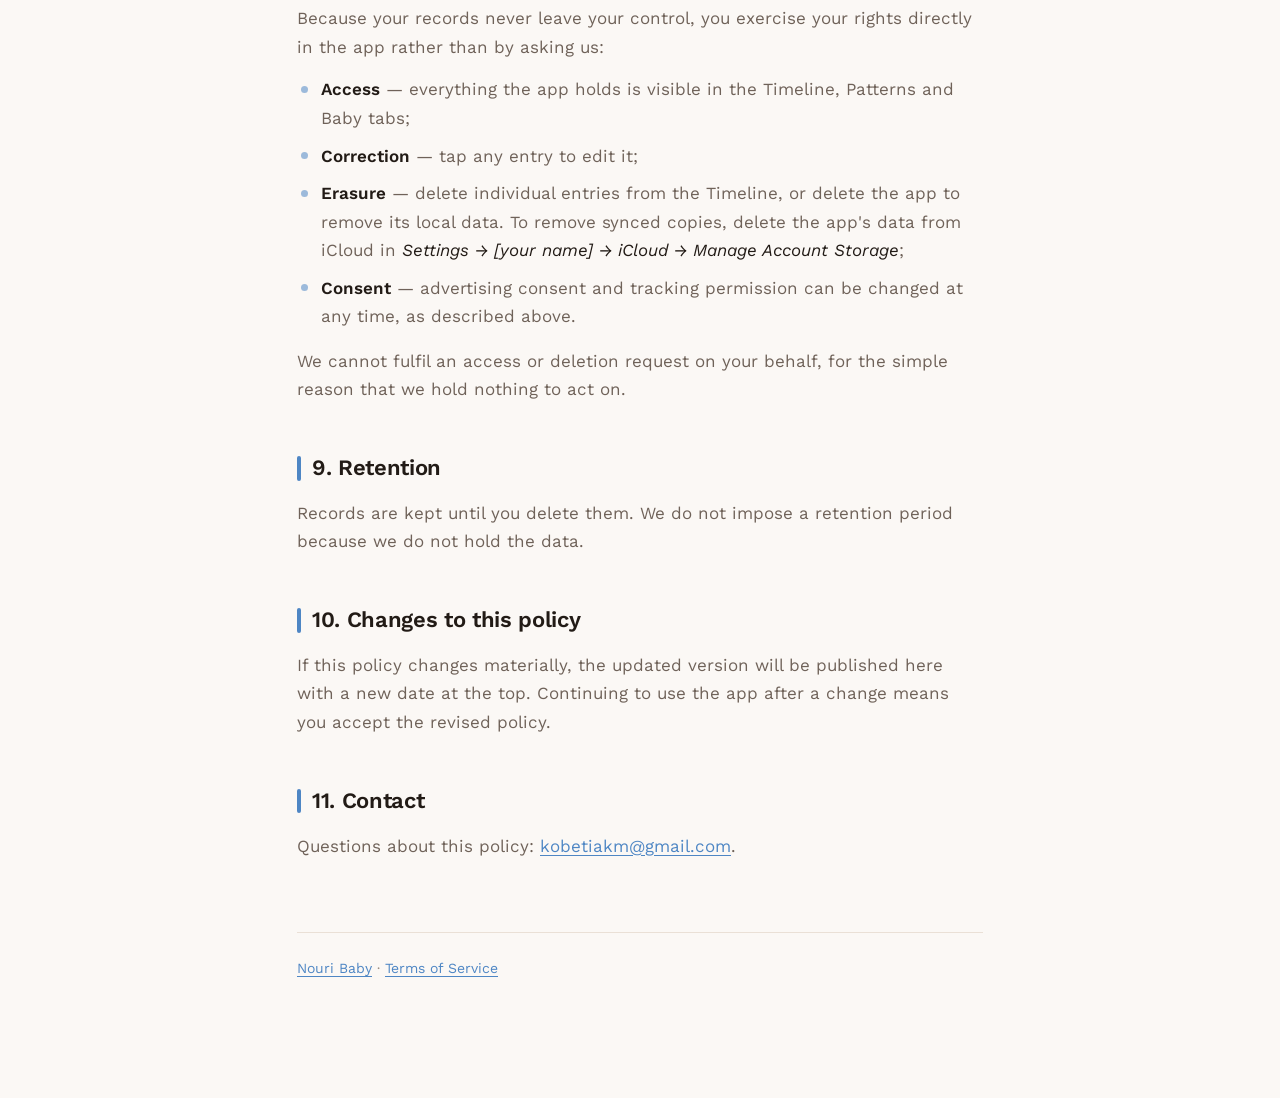
==== commit be9cdf48: "Cover WHO growth data in the policies, and correct the analytics claim The app now plots weights aga" ====
--- a/en/privacy.html
+++ b/en/privacy.html
@@ -22,7 +22,7 @@
 <header>
   <div class="eyebrow">Privacy</div>
   <h1>Privacy Policy</h1>
-  <p class="updated">Last updated: 7 September 2026</p>
+  <p class="updated">Last updated: 8 September 2026</p>
   <nav class="langs">
     <a href="../en/privacy.html" aria-current="true">English</a>
     <a href="../uk/privacy.html">Українська</a>
@@ -53,6 +53,7 @@
 <p>Records are stored <strong>on your device</strong>. If you are signed in to iCloud, they also sync to <strong>your own private iCloud database</strong>, which is how the app makes your log available on your other devices and restores it if you replace your phone.</p>
 <p>That iCloud storage belongs to you, not to us. It is governed by <a href="https://www.apple.com/legal/privacy/">Apple's privacy policy</a>. <strong>We have no access to it.</strong> We do not operate any server that receives your baby's records, and there is no mechanism by which we could read them.</p>
 
+<p>The WHO growth reference tables used by the weight chart are bundled inside the app itself. Comparing your baby's weight against them happens entirely on your device — nothing about your baby is sent anywhere to draw that chart, and it works with no connection.</p>
 <h2>4. Microphone and voice logging</h2>
 <p>The app can turn a spoken sentence into records. When you use this feature:</p>
 <ul>
@@ -73,7 +74,8 @@
 <p>iOS asks separately whether the app may track you across other companies' apps and websites. If you decline, the app does not access the advertising identifier and you will see less relevant ads. Declining does not reduce any other feature.</p>
 
 <h2>6. Analytics</h2>
-<p>The app contains <strong>no analytics or crash-reporting SDK</strong>. We do not measure how you use it, and we receive no usage reports.</p>
+<p>We include <strong>no analytics or crash-reporting SDK of our own</strong>. We do not measure how you use the app, and we receive no reports about you.</p>
+<p>The Google Mobile Ads SDK described above does collect diagnostic and advertising data for Google's own purposes, including crash and performance information and which ads were shown. That goes to Google, not to us, and it is listed on the app's App Store privacy label.</p>
 
 <h2>7. Children</h2>
 <p>Nouri Baby is a tool for parents and caregivers. It is intended for use by adults and is not directed to children. It records information <em>about</em> an infant, entered by an adult; it is not designed for, marketed to, or usable by children.</p>
--- a/style.css
+++ b/style.css
@@ -94,6 +94,15 @@
 }
 .pill i { font-style: normal; margin-right: 7px; }
 
+.hero .source {
+  max-width: 520px;
+  margin: 18px auto 0;
+  font-size: 13.5px;
+  line-height: 1.55;
+  color: var(--mute);
+}
+.hero .source a { color: var(--ink); text-underline-offset: 2px; }
+
 /* ── Language switcher ───────────────────────────────────────────── */
 .langs { display: flex; gap: 8px; flex-wrap: wrap; margin-top: 24px; }
 .langs a {
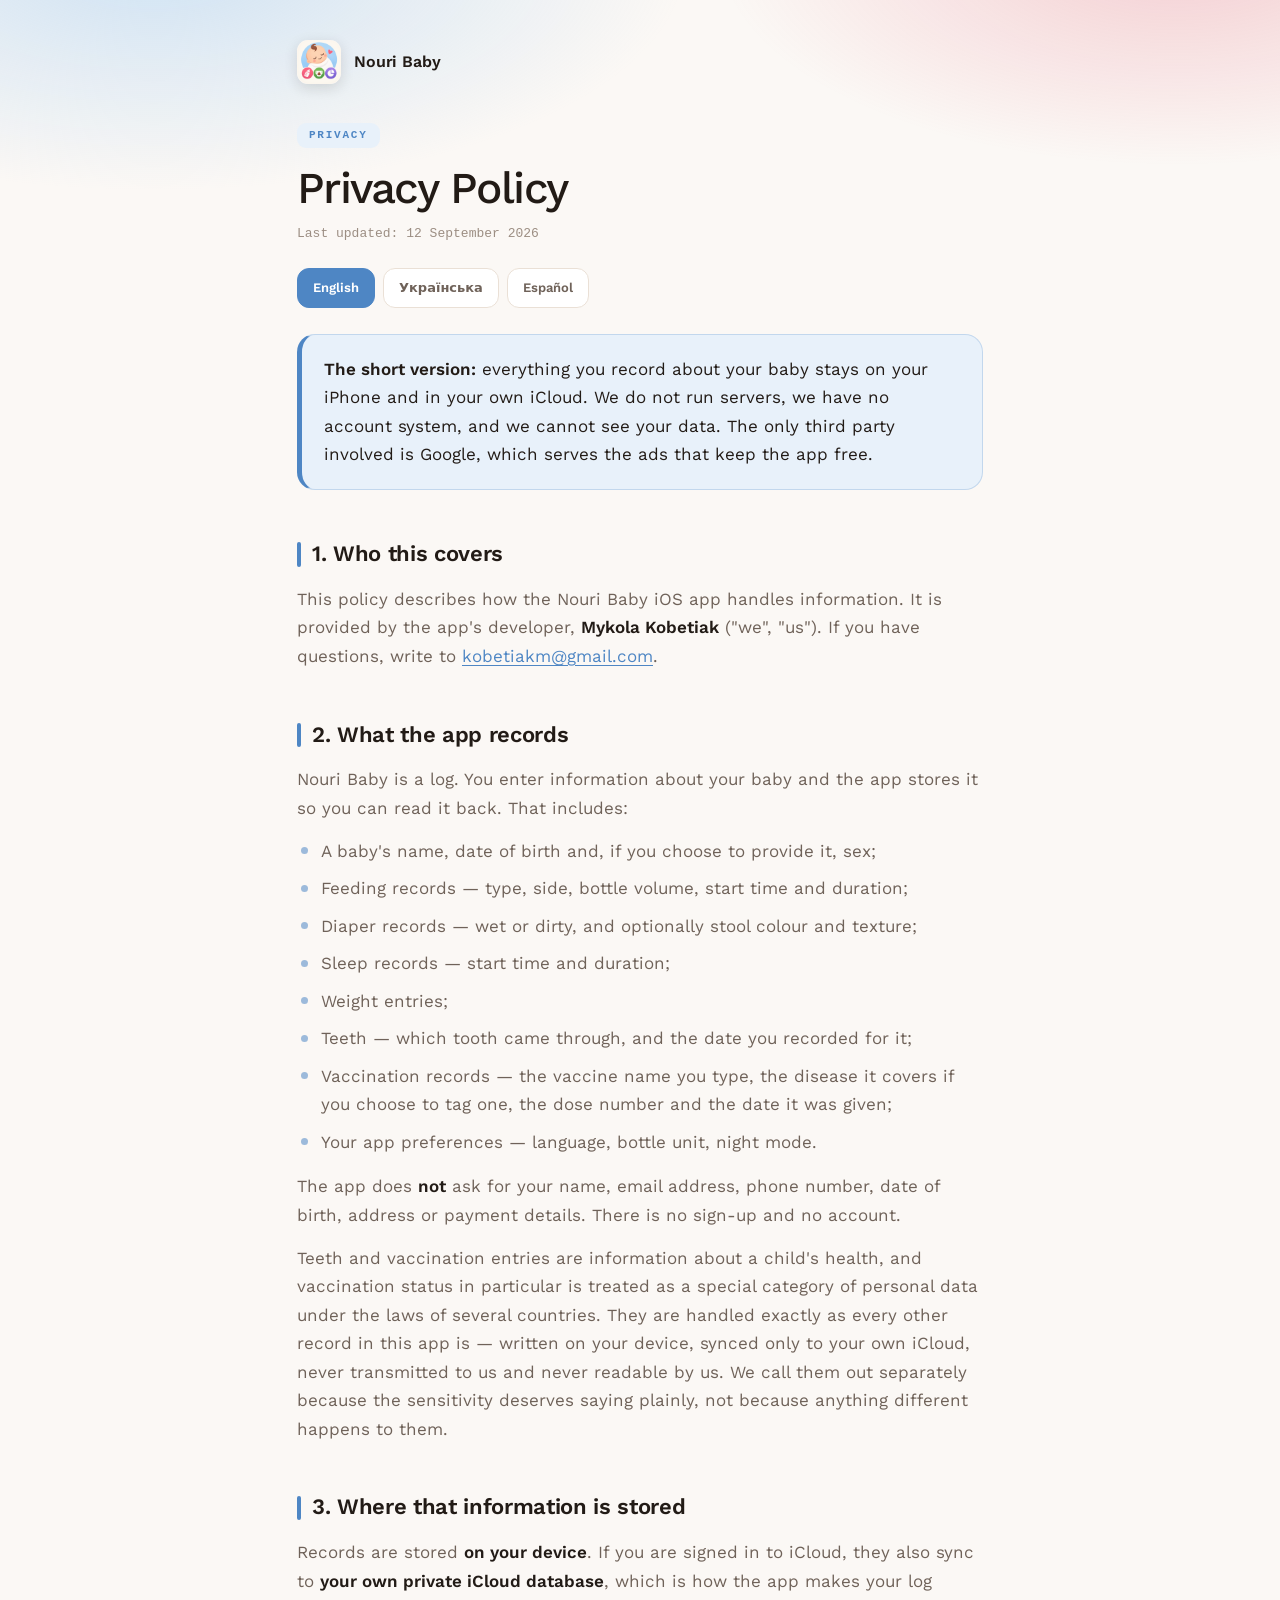
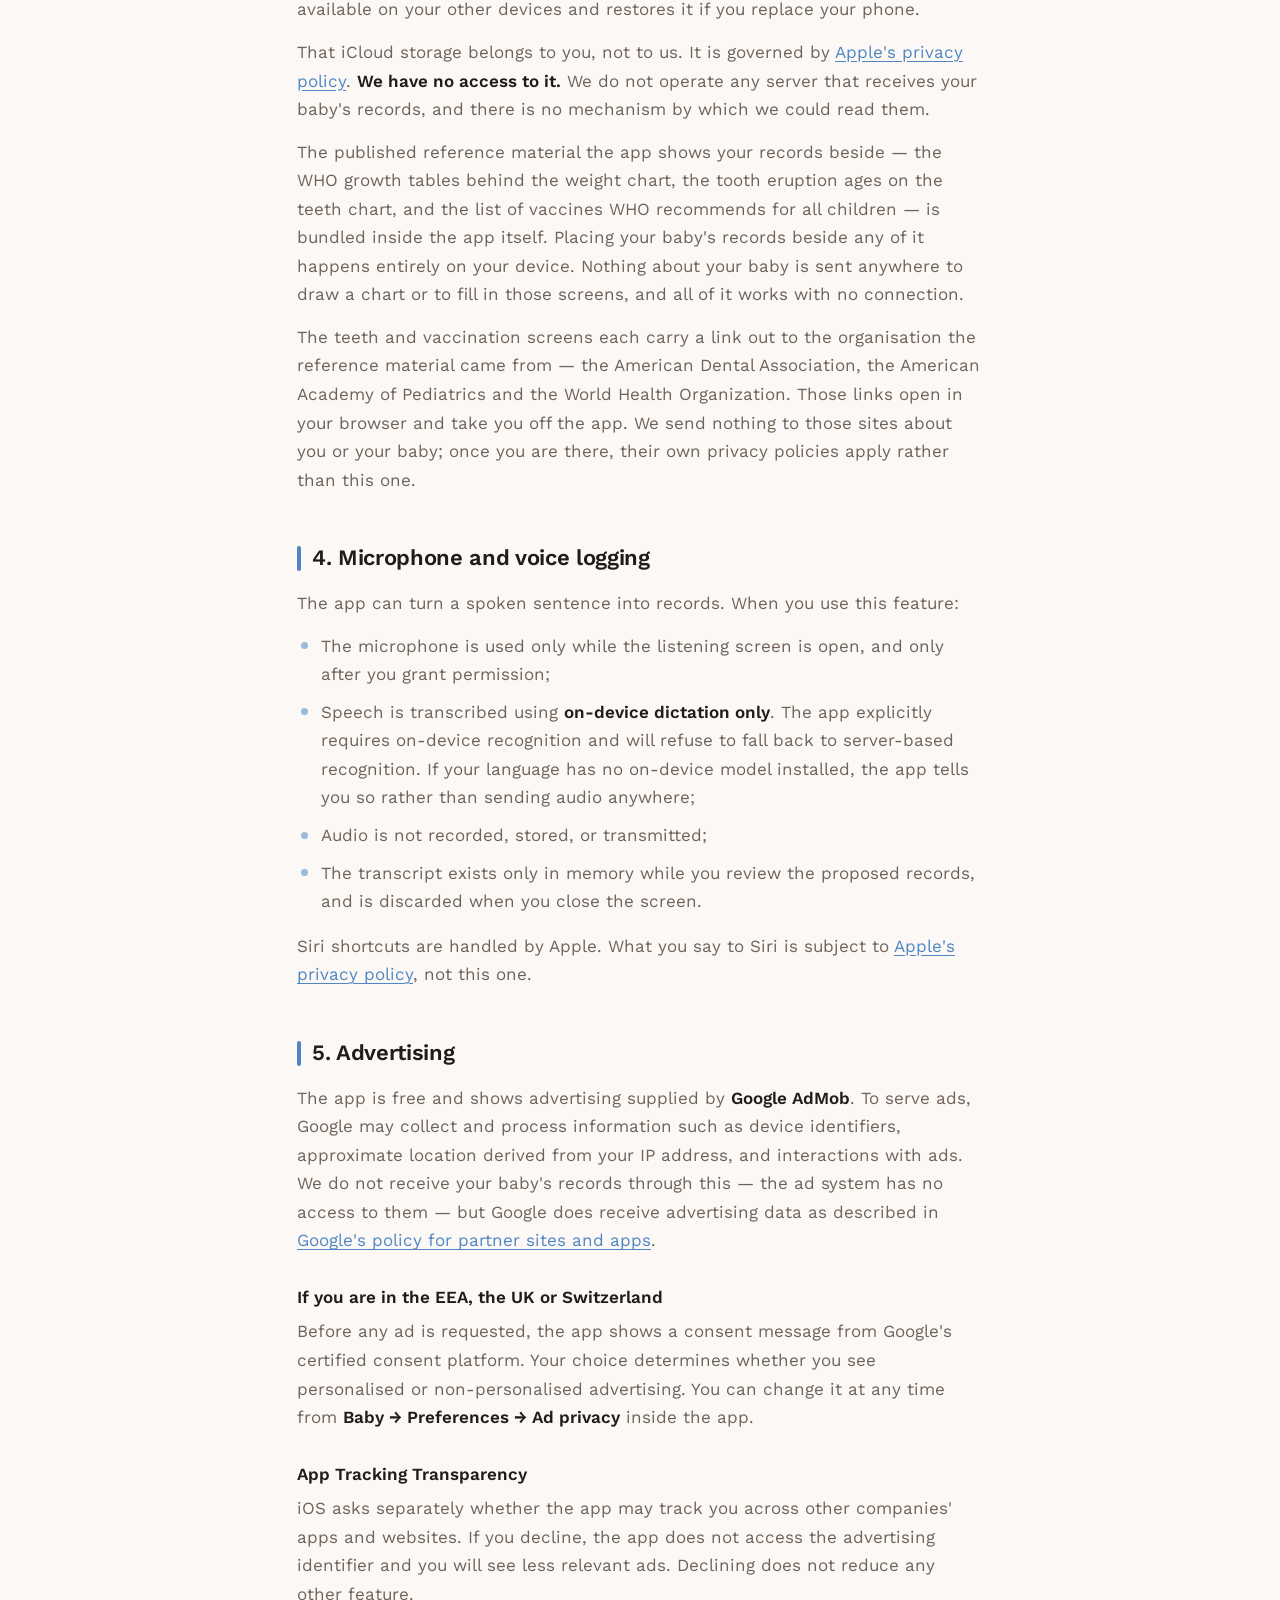
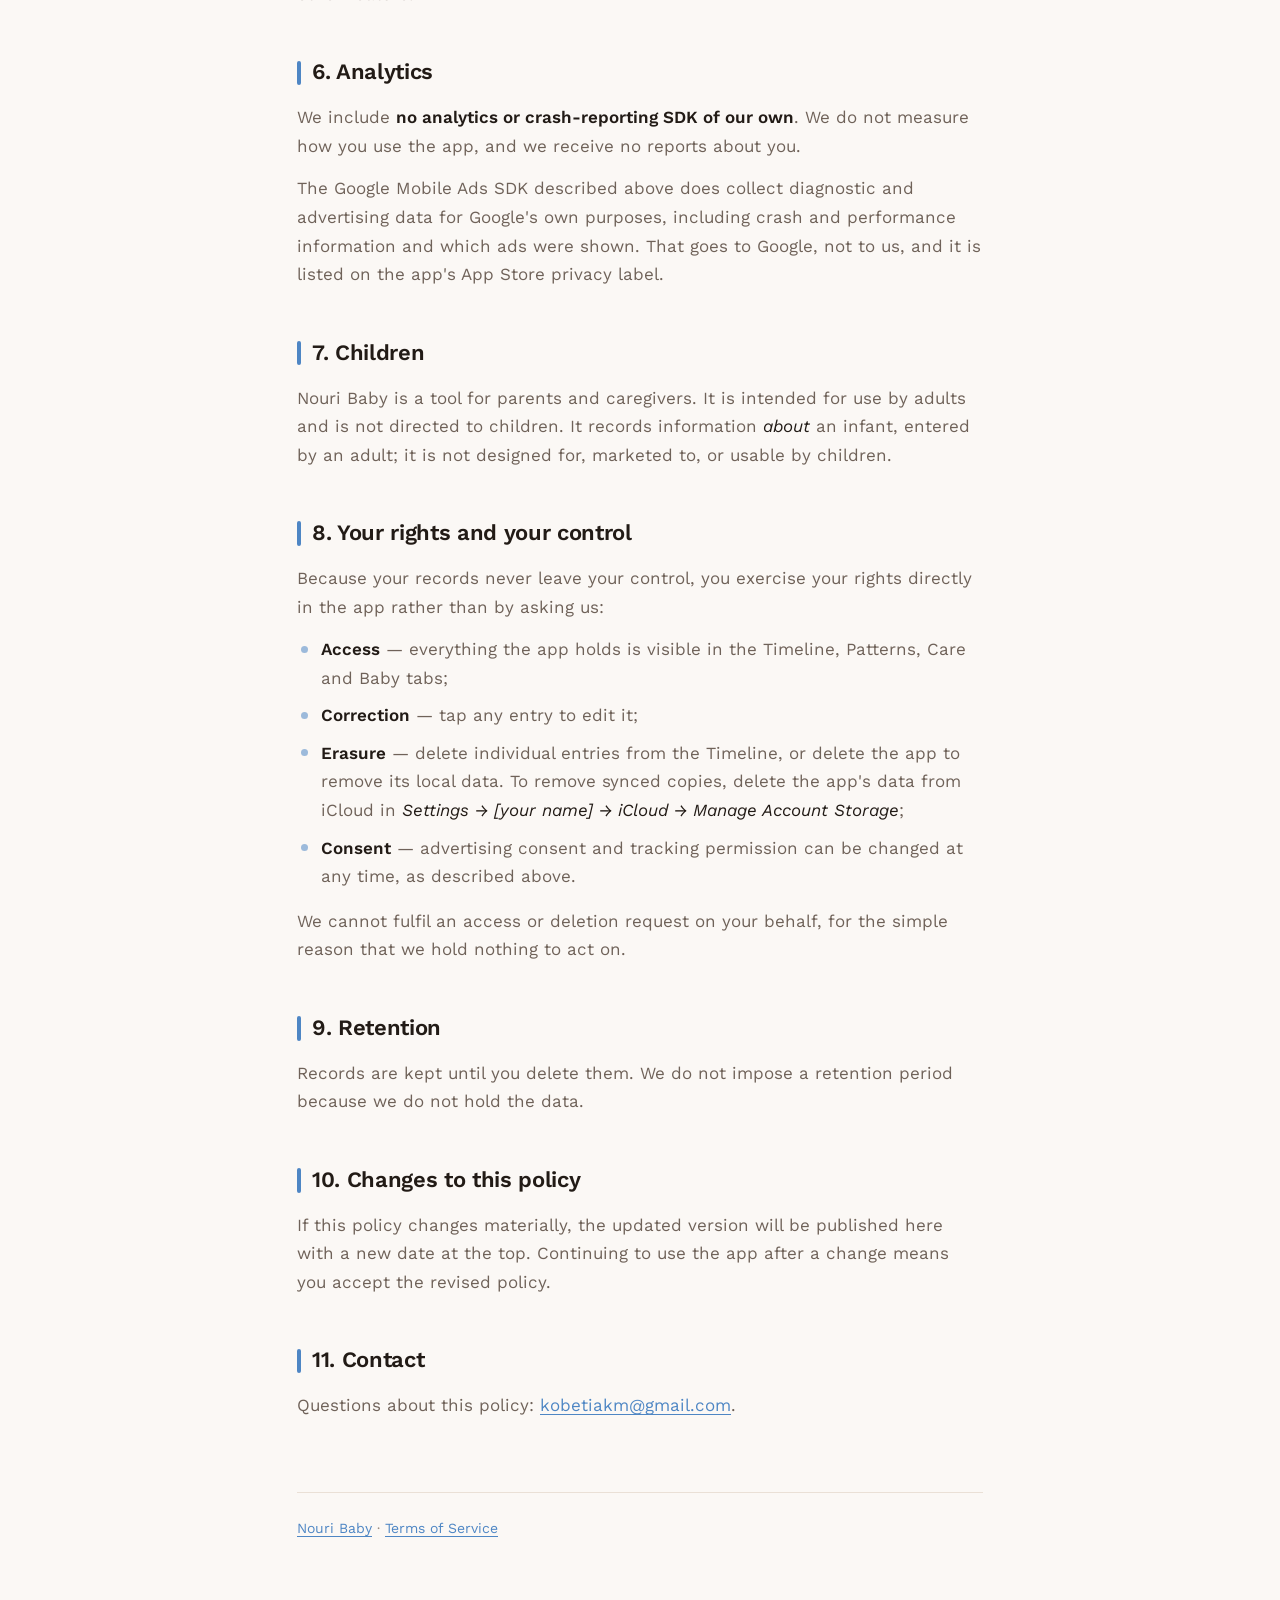
==== commit 69251b4e: "Cover teeth and vaccination records in the policies Both are health data, and vaccination status is " ====
--- a/en/privacy.html
+++ b/en/privacy.html
@@ -22,7 +22,7 @@
 <header>
   <div class="eyebrow">Privacy</div>
   <h1>Privacy Policy</h1>
-  <p class="updated">Last updated: 8 September 2026</p>
+  <p class="updated">Last updated: 12 September 2026</p>
   <nav class="langs">
     <a href="../en/privacy.html" aria-current="true">English</a>
     <a href="../uk/privacy.html">Українська</a>
@@ -45,15 +45,19 @@
   <li>Diaper records — wet or dirty, and optionally stool colour and texture;</li>
   <li>Sleep records — start time and duration;</li>
   <li>Weight entries;</li>
+  <li>Teeth — which tooth came through, and the date you recorded for it;</li>
+  <li>Vaccination records — the vaccine name you type, the disease it covers if you choose to tag one, the dose number and the date it was given;</li>
   <li>Your app preferences — language, bottle unit, night mode.</li>
 </ul>
 <p>The app does <strong>not</strong> ask for your name, email address, phone number, date of birth, address or payment details. There is no sign-up and no account.</p>
+<p>Teeth and vaccination entries are information about a child's health, and vaccination status in particular is treated as a special category of personal data under the laws of several countries. They are handled exactly as every other record in this app is — written on your device, synced only to your own iCloud, never transmitted to us and never readable by us. We call them out separately because the sensitivity deserves saying plainly, not because anything different happens to them.</p>
 
 <h2>3. Where that information is stored</h2>
 <p>Records are stored <strong>on your device</strong>. If you are signed in to iCloud, they also sync to <strong>your own private iCloud database</strong>, which is how the app makes your log available on your other devices and restores it if you replace your phone.</p>
 <p>That iCloud storage belongs to you, not to us. It is governed by <a href="https://www.apple.com/legal/privacy/">Apple's privacy policy</a>. <strong>We have no access to it.</strong> We do not operate any server that receives your baby's records, and there is no mechanism by which we could read them.</p>
 
-<p>The WHO growth reference tables used by the weight chart are bundled inside the app itself. Comparing your baby's weight against them happens entirely on your device — nothing about your baby is sent anywhere to draw that chart, and it works with no connection.</p>
+<p>The published reference material the app shows your records beside — the WHO growth tables behind the weight chart, the tooth eruption ages on the teeth chart, and the list of vaccines WHO recommends for all children — is bundled inside the app itself. Placing your baby's records beside any of it happens entirely on your device. Nothing about your baby is sent anywhere to draw a chart or to fill in those screens, and all of it works with no connection.</p>
+<p>The teeth and vaccination screens each carry a link out to the organisation the reference material came from — the American Dental Association, the American Academy of Pediatrics and the World Health Organization. Those links open in your browser and take you off the app. We send nothing to those sites about you or your baby; once you are there, their own privacy policies apply rather than this one.</p>
 <h2>4. Microphone and voice logging</h2>
 <p>The app can turn a spoken sentence into records. When you use this feature:</p>
 <ul>
@@ -83,7 +87,7 @@
 <h2>8. Your rights and your control</h2>
 <p>Because your records never leave your control, you exercise your rights directly in the app rather than by asking us:</p>
 <ul>
-  <li><strong>Access</strong> — everything the app holds is visible in the Timeline, Patterns and Baby tabs;</li>
+  <li><strong>Access</strong> — everything the app holds is visible in the Timeline, Patterns, Care and Baby tabs;</li>
   <li><strong>Correction</strong> — tap any entry to edit it;</li>
   <li><strong>Erasure</strong> — delete individual entries from the Timeline, or delete the app to remove its local data. To remove synced copies, delete the app's data from iCloud in <em>Settings → [your name] → iCloud → Manage Account Storage</em>;</li>
   <li><strong>Consent</strong> — advertising consent and tracking permission can be changed at any time, as described above.</li>
